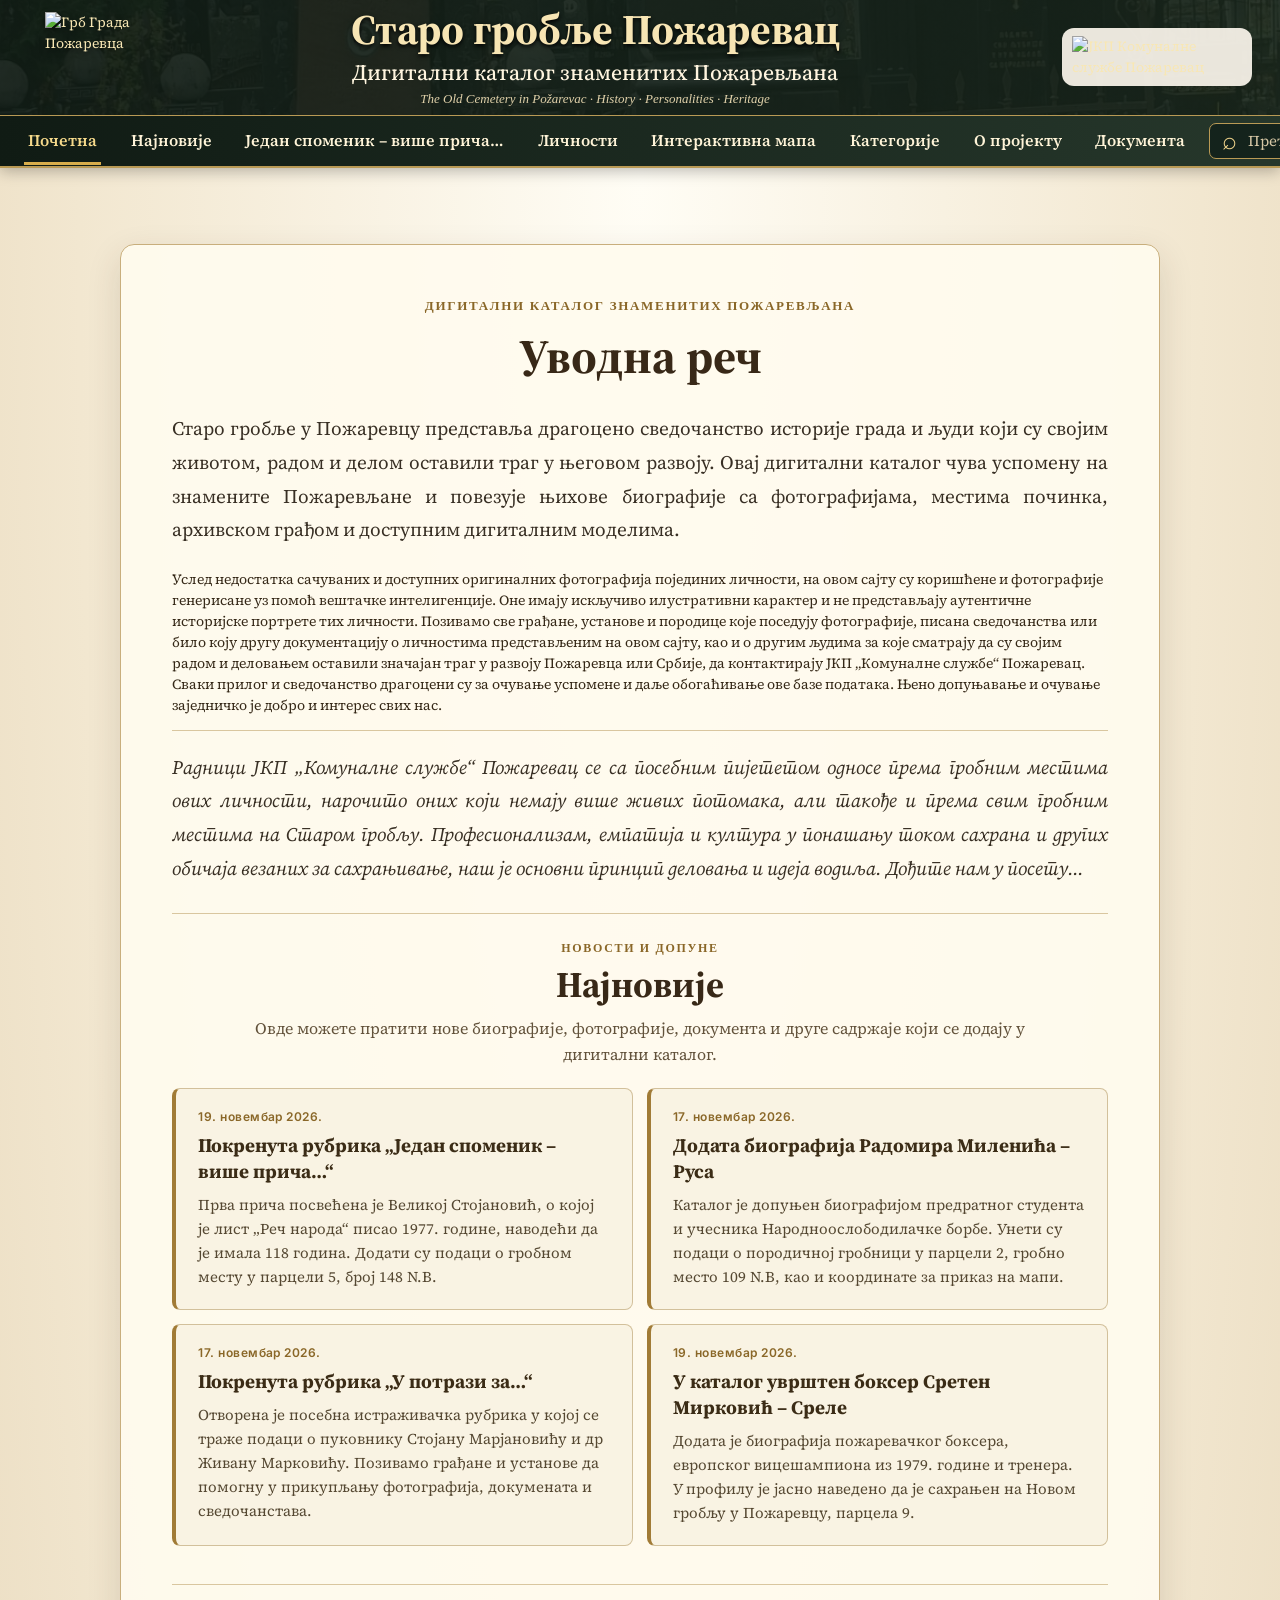
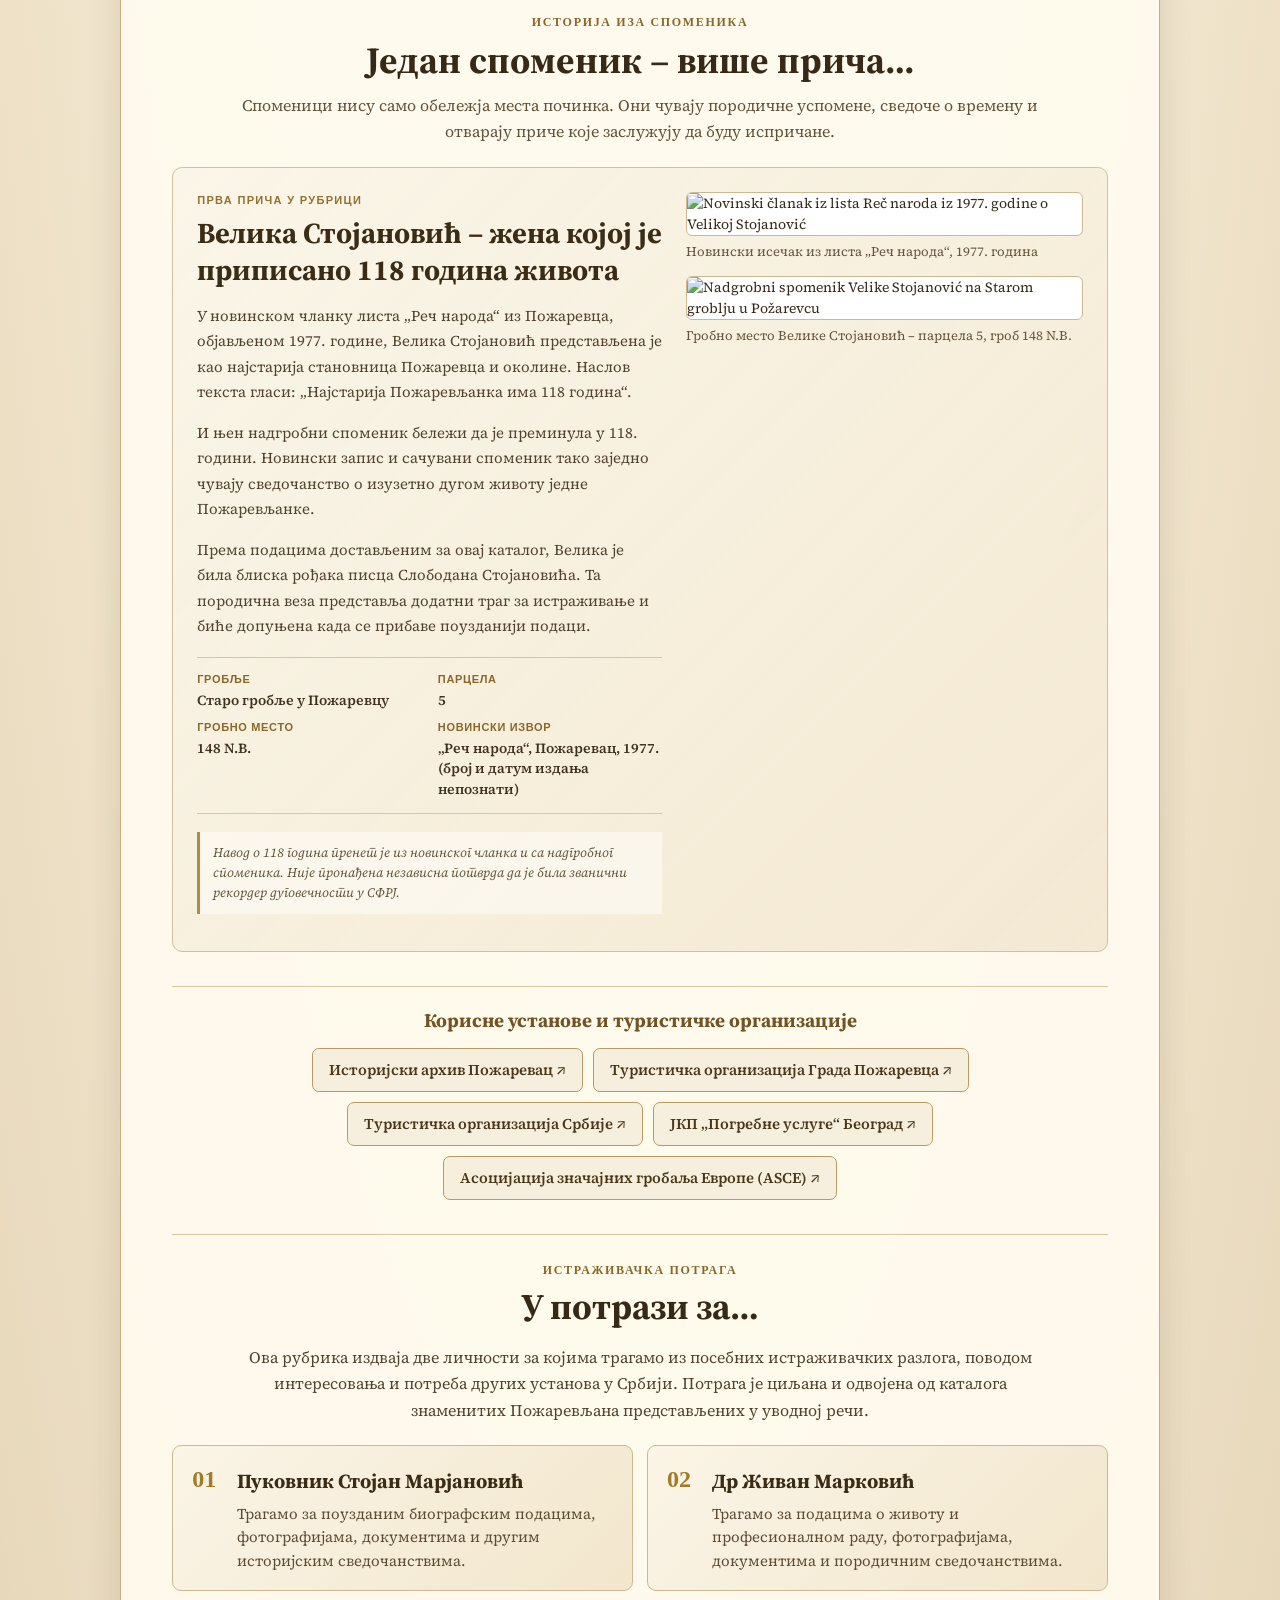
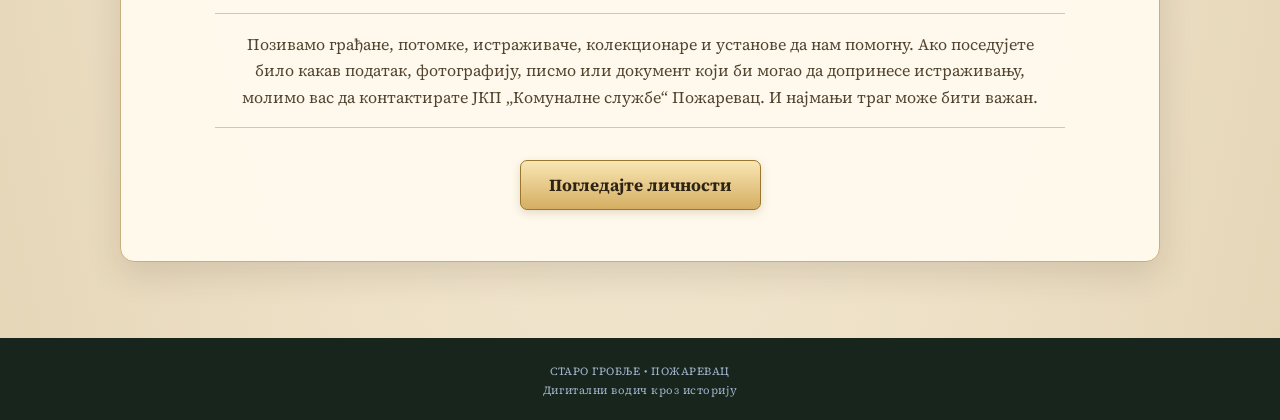
==== index.html @ faf87cf3 "Announce Velika Stojanovic story in latest updates" ====
<!doctype html>
<html lang="sr-Cyrl">
<head>
<meta charset="utf-8"><meta name="viewport" content="width=device-width, initial-scale=1">
<meta name="theme-color" content="#101827">
<meta name="description" content="Дигитални водич кроз историју Старог гробља у Пожаревцу.">
<title>Старо гробље • Пожаревац</title>
<link rel="icon" href="assets/icon.svg" type="image/svg+xml">
<link rel="preconnect" href="https://fonts.googleapis.com"><link rel="preconnect" href="https://fonts.gstatic.com" crossorigin>
<link href="https://fonts.googleapis.com/css2?family=Source+Serif+4:wght@400;500;600;700&family=Inter:wght@400;500;600;700&display=swap" rel="stylesheet">

<link rel="stylesheet" href="styles.css?v=20261119-monument">

</head>
<body>
<header class="site-header">
 <div class="header-masthead">
  <div class="city-emblem"><img src="https://upload.wikimedia.org/wikipedia/commons/3/35/Grb_pozarevca.svg" alt="Грб Града Пожаревца" loading="eager"></div>
  <div class="masthead-title"><h1>Старо гробље Пожаревац</h1><p>Дигитални каталог знаменитих Пожаревљана</p><small>The Old Cemetery in Požarevac · History · Personalities · Heritage</small></div>
  <a class="jkp-brand" href="https://www.komsluzbepo.rs/" target="_blank" rel="noopener"><img src="https://www.komsluzbepo.rs/wp-content/uploads/2020/09/logo.png" alt="ЈКП Комуналне службе Пожаревац"></a>
 </div>
 <div class="header-navigation">
  <button class="menu-toggle" id="menuToggle" aria-label="Отвори мени">☰</button>
  <nav id="mainNav"><a href="#uvod" class="nav-active" data-i18n="navHome">Почетна</a><a href="#najnovije" data-i18n="navLatest">Најновије</a><a href="#jedan-spomenik" data-i18n="navMonuments">Један споменик – више прича…</a><a href="#licnosti" data-i18n="navPeople">Личности</a><a href="#mapa" data-i18n="navMap">Интерактивна мапа</a><a href="#kategorije" data-i18n="navCategories">Категорије</a><a href="#o-projektu" data-i18n="navAbout">О пројекту</a><a href="#preuzimanje" data-i18n="navDownload">Документа</a></nav>
  <div class="header-tools"><label class="search-box"><span>⌕</span><input id="searchInput" type="search" placeholder="Претрага по имену..." autocomplete="off"></label><button class="lang active" data-lang="cir">Ћир</button><button class="lang" data-lang="lat">Lat</button><button class="lang" data-lang="en">EN</button></div>
 </div>
</header>
<section id="uvod" class="intro-home">
 <div class="intro-card">
  <p class="intro-eyebrow" data-i18n="introEyebrow">ДИГИТАЛНИ КАТАЛОГ ЗНАМЕНИТИХ ПОЖАРЕВЉАНА</p>
  <h2 data-i18n="introTitle">Уводна реч</h2>
  <p class="intro-lead" data-i18n="introText">Старо гробље у Пожаревцу представља драгоцено сведочанство историје града и људи који су својим животом, радом и делом оставили траг у његовом развоју. Овај дигитални каталог чува успомену на знамените Пожаревљане и повезује њихове биографије са фотографијама, местима починка, архивском грађом и доступним дигиталним моделима.</p>
  <p class="intro-photo-note" data-i18n="introPhotoNote">Услед недостатка сачуваних и доступних оригиналних фотографија појединих личности, на овом сајту су коришћене и фотографије генерисане уз помоћ вештачке интелигенције. Оне имају искључиво илустративни карактер и не представљају аутентичне историјске портрете тих личности. Позивамо све грађане, установе и породице које поседују фотографије, писана сведочанства или било коју другу документацију о личностима представљеним на овом сајту, као и о другим људима за које сматрају да су својим радом и деловањем оставили значајан траг у развоју Пожаревца или Србије, да контактирају ЈКП „Комуналне службе“ Пожаревац. Сваки прилог и сведочанство драгоцени су за очување успомене и даље обогаћивање ове базе података. Њено допуњавање и очување заједничко је добро и интерес свих нас.</p>
  <p class="intro-care" data-i18n="aboutCareText">Радници ЈКП „Комуналне службе“ Пожаревац се са посебним пијететом односе према гробним местима ових личности, нарочито оних који немају више живих потомака, али такође и према свим гробним местима на Старом гробљу. Професионализам, емпатија и култура у понашању током сахрана и других обичаја везаних за сахрањивање, наш је основни принцип деловања и идеја водиља. Дођите нам у посету...</p>
  <section class="latest-section" id="najnovije">
   <div class="latest-heading"><p class="latest-eyebrow" data-i18n="latestEyebrow">НОВОСТИ И ДОПУНЕ</p><h3 data-i18n="latestTitle">Најновије</h3><p data-i18n="latestIntro">Овде можете пратити нове биографије, фотографије, документа и друге садржаје који се додају у дигитални каталог.</p></div>
   <div class="latest-items">
    <article class="latest-item"><time datetime="2026-11-19" data-i18n="latestVelikaDate">19. новембар 2026.</time><h4 data-i18n="latestVelikaTitle">Покренута рубрика „Један споменик – више прича…“</h4><p data-i18n="latestVelikaText">Прва прича посвећена је Великој Стојановић, о којој је лист „Реч народа“ писао 1977. године, наводећи да је имала 118 година. Додати су подаци о гробном месту у парцели 5, број 148 N.B.</p></article>

    <article class="latest-item"><time datetime="2026-11-17" data-i18n="latestDate">17. новембар 2026.</time><h4 data-i18n="latestRadomirTitle">Додата биографија Радомира Миленића – Руса</h4><p data-i18n="latestRadomirText">Каталог је допуњен биографијом предратног студента и учесника Народноослободилачке борбе. Унети су подаци о породичној гробници у парцели 2, гробно место 109 N.B, као и координате за приказ на мапи.</p></article>
    <article class="latest-item"><time datetime="2026-11-17" data-i18n="latestSearchDate">17. новембар 2026.</time><h4 data-i18n="latestSearchTitle">Покренута рубрика „У потрази за…“</h4><p data-i18n="latestSearchText">Отворена је посебна истраживачка рубрика у којој се траже подаци о пуковнику Стојану Марјановићу и др Живану Марковићу. Позивамо грађане и установе да помогну у прикупљању фотографија, докумената и сведочанстава.</p></article>
    <article class="latest-item"><time datetime="2026-11-19" data-i18n="latestSretenDate">19. новембар 2026.</time><h4 data-i18n="latestSretenTitle">У каталог уврштен боксер Сретен Мирковић – Среле</h4><p data-i18n="latestSretenText">Додата је биографија пожаревачког боксера, европског вицешампиона из 1979. године и тренера. У профилу је јасно наведено да је сахрањен на Новом гробљу у Пожаревцу, парцела 9.</p></article>
   </div>
  </section>
  <section class="monument-stories" id="jedan-spomenik">
   <div class="monument-stories-heading"><p class="monument-eyebrow" data-i18n="monumentEyebrow">ИСТОРИЈА ИЗА СПОМЕНИКА</p><h3 data-i18n="monumentTitle">Један споменик – више прича…</h3><p data-i18n="monumentIntro">Споменици нису само обележја места починка. Они чувају породичне успомене, сведоче о времену и отварају приче које заслужују да буду испричане.</p></div>
   <article class="monument-feature">
    <div class="monument-feature-copy">
     <p class="monument-kicker" data-i18n="velikaKicker">ПРВА ПРИЧА У РУБРИЦИ</p>
     <h4 data-i18n="velikaTitle">Велика Стојановић – жена којој је приписано 118 година живота</h4>
     <p data-i18n="velikaP1">У новинском чланку листа „Реч народа“ из Пожаревца, објављеном 1977. године, Велика Стојановић представљена је као најстарија становница Пожаревца и околине. Наслов текста гласи: „Најстарија Пожаревљанка има 118 година“.</p>
     <p data-i18n="velikaP2">И њен надгробни споменик бележи да је преминула у 118. години. Новински запис и сачувани споменик тако заједно чувају сведочанство о изузетно дугом животу једне Пожаревљанке.</p>
     <p data-i18n="velikaP3">Према подацима достављеним за овај каталог, Велика је била блиска рођака писца Слободана Стојановића. Та породична веза представља додатни траг за истраживање и биће допуњена када се прибаве поузданији подаци.</p>
     <dl class="monument-facts"><div><dt data-i18n="velikaCemetery">Гробље</dt><dd data-i18n="velikaCemeteryValue">Старо гробље у Пожаревцу</dd></div><div><dt data-i18n="velikaPlot">Парцела</dt><dd>5</dd></div><div><dt data-i18n="velikaGrave">Гробно место</dt><dd>148 N.B.</dd></div><div><dt data-i18n="velikaSource">Новински извор</dt><dd data-i18n="velikaSourceValue">„Реч народа“, Пожаревац, 1977. (број и датум издања непознати)</dd></div></dl>
     <p class="monument-source-note" data-i18n="velikaNote">Навод о 118 година пренет је из новинског чланка и са надгробног споменика. Није пронађена независна потврда да је била званични рекордер дуговечности у СФРЈ.</p>
    </div>
    <div class="monument-feature-images">
     <figure><a href="assets/spomenici/velika-stojanovic-clanak.jpg" target="_blank" rel="noopener"><img src="assets/spomenici/velika-stojanovic-clanak.jpg" alt="Novinski članak iz lista Reč naroda iz 1977. godine o Velikoj Stojanović" loading="lazy"></a><figcaption data-i18n="velikaCaptionNews">Новински исечак из листа „Реч народа“, 1977. година</figcaption></figure>
     <figure><a href="assets/spomenici/velika-stojanovic-grob.jpg" target="_blank" rel="noopener"><img src="assets/spomenici/velika-stojanovic-grob.jpg" alt="Nadgrobni spomenik Velike Stojanović na Starom groblju u Požarevcu" loading="lazy"></a><figcaption data-i18n="velikaCaptionGrave">Гробно место Велике Стојановић – парцела 5, гроб 148 N.B.</figcaption></figure>
    </div>
   </article>
  </section>
  <div class="intro-partners" aria-label="Корисни линкови">
   <h3 data-i18n="introPartnersTitle">Корисне установе и туристичке организације</h3>
   <div class="intro-partner-links">
    <a href="https://arhivpozarevac.org.rs/" target="_blank" rel="noopener noreferrer" data-i18n="introArchiveLink">Историјски архив Пожаревац ↗</a>
    <a href="https://togp.rs/" target="_blank" rel="noopener noreferrer" data-i18n="introTourismPozarevacLink">Туристичка организација Града Пожаревца ↗</a>
    <a href="https://www.serbia.travel/" target="_blank" rel="noopener noreferrer" data-i18n="introTourismSerbiaLink">Туристичка организација Србије ↗</a>
    <a href="https://www.beogradskagroblja.rs/" target="_blank" rel="noopener noreferrer" data-i18n="introFuneralServicesLink">ЈКП „Погребне услуге“ Београд ↗</a>
    <a href="https://www.significantcemeteries.org/" target="_blank" rel="noopener noreferrer" data-i18n="introAsceLink">Асоцијација значајних гробаља Европе (ASCE) ↗</a>
   </div>
  </div>
  <section class="missing-search" id="potraga">
   <div class="missing-search-heading"><p class="missing-eyebrow" data-i18n="searchEyebrow">ИСТРАЖИВАЧКА ПОТРАГА</p><h3 data-i18n="searchTitle">У потрази за…</h3>
   <p data-i18n="searchIntro">Ова рубрика издваја две личности за којима трагамо из посебних истраживачких разлога, поводом интересовања и потреба других установа у Србији. Потрага је циљана и одвојена од каталога знаменитих Пожаревљана представљених у уводној речи.</p></div>
   <div class="missing-search-cards">
    <article class="missing-person"><span class="missing-number">01</span><h4 data-i18n="searchColonel">Пуковник Стојан Марјановић</h4><p data-i18n="searchColonelText">Трагамо за поузданим биографским подацима, фотографијама, документима и другим историјским сведочанствима.</p></article>
    <article class="missing-person"><span class="missing-number">02</span><h4 data-i18n="searchDoctor">Др Живан Марковић</h4><p data-i18n="searchDoctorText">Трагамо за подацима о животу и професионалном раду, фотографијама, документима и породичним сведочанствима.</p></article>
   </div>
   <p class="missing-call" data-i18n="searchCall">Позивамо грађане, потомке, истраживаче, колекционаре и установе да нам помогну. Ако поседујете било какав податак, фотографију, писмо или документ који би могао да допринесе истраживању, молимо вас да контактирате ЈКП „Комуналне службе“ Пожаревац. И најмањи траг може бити важан.</p>
  </section>
  <a class="intro-cta" href="#licnosti" data-i18n="introCta">Погледајте личности</a>
 </div>
</section>
<main id="pocetna" class="app-shell is-hidden">
 <aside class="sidebar">
  <div class="side-heading" id="kategorije" data-i18n="categoriesTitle">Категорије</div>
  <div id="categoryList" class="category-list"></div>
  <div class="side-heading people-heading" id="sidePeopleTitle" data-i18n="peopleTitle">Личности</div>
  <div id="peopleCount" class="side-count"></div>
  <div id="peopleList" class="people-list"><div class="loading">Учитавање каталога…</div></div>
 </aside>
 <section class="main-content" id="licnosti">
  <article id="profileContent" class="profile-panel"><div class="empty-profile"><h2 data-i18n="choosePerson">Изаберите личност</h2><p data-i18n="choosePersonHelp">Биографија, фотографије и подаци о гробном месту приказаће се овде.</p></div></article>
  <section class="all-map" id="mapa"><h2 data-i18n="mapTitle">Мапа Старог гробља</h2><div id="map" class="map"></div><p class="map-note" data-i18n="mapNote">Приказане су само личности за које су координате гробног места унете у базу.</p></section>
  <section class="about-panel" id="o-projektu"><h2 data-i18n="aboutTitle">О дигиталном водичу</h2><p data-i18n="aboutText">Дигитални водич повезује биографије, фотографије, гробна места, интерактивну мапу, QR кодове и доступне 3D приказе знаменитих личности сахрањених на Старом гробљу у Пожаревцу.</p>
  <p class="about-care-text" data-i18n="aboutCareText">Радници ЈКП „Комуналне службе“ Пожаревац се са посебним пијететом односе према гробним местима ових личности, нарочито оних који немају више живих потомака, али такође и према свим гробним местима на Старом гробљу. Професионализам, емпатија и култура у понашању током сахрана и других обичаја везаних за сахрањивање, наш је основни принцип деловања и идеја водиља. Дођите нам у посету...</p></section>
  <section class="about-panel downloads-panel" id="preuzimanje"><h2 data-i18n="downloadTitle">Преузимање докумената</h2><p data-i18n="downloadIntro">Документи и публикације о Старом гробљу у Пожаревцу.</p><div class="download-list"><article class="download-item"><div><strong data-i18n="docCultureTitle">Старо гробље – непокретни споменик културе (2025)</strong><p data-i18n="docCultureMeta">др Мирољуб Манојловић • PDF</p><a class="download-link" href="miroljub-manojlovic-staro-groblje-2025.pdf.pdf" target="_blank" rel="noopener" data-i18n="docOpen">Отвори / преузми PDF</a></div></article><article class="download-item"><div><strong data-i18n="docPamphletTitle">Познати Пожаревљани – кроз споменике познатих личности</strong><p data-i18n="docPamphletMeta">Памфлет • DOCX</p><a class="download-link" href="flipbook_staro_groblje/index.html" target="_blank" rel="noopener">Отвори дигиталну књигу</a></div></article></div></section>
 </section>
</main>
<footer><span data-i18n="footerBrand">СТАРО ГРОБЉЕ • ПОЖАРЕВАЦ</span> <span data-i18n="tagline">Дигитални водич кроз историју</span></footer>


<script src="app.js?v=20261119-monument"></script>
</body></html>
---- styles.css ----
:root{--navy:#101827;--navy2:#172438;--blue:#2478ed;--blue-soft:#d8eaff;--ink:#111a2c;--muted:#64748b;--line:#dce2ea;--paper:#f2f5f9;--white:#fff;--shadow:0 2px 9px #14233b0d}
*{box-sizing:border-box}html{scroll-behavior:smooth;scroll-padding-top:96px}body{margin:0;background:var(--paper);color:var(--ink);font-family:Inter,Arial,sans-serif;font-size:14px;line-height:1.5}a{color:inherit;text-decoration:none}button,input{font:inherit}.topbar{height:88px;position:sticky;top:0;z-index:1000;background:linear-gradient(90deg,#0b1422f7,#101b2bf5),url("assets/grobna-mesta/ignjat-todorovic-grob.jpg") center 42%/cover;color:#fff;display:flex;align-items:center;gap:clamp(18px,3vw,52px);padding:0 clamp(18px,2.4vw,42px);box-shadow:0 2px 12px #0002}.brand{display:flex;align-items:center;gap:13px;min-width:300px;color:#fff}.brand-cross{font-family:Georgia,serif;font-size:52px;line-height:1;color:#fff;text-shadow:0 1px 4px #000}.brand b,.brand strong,.brand small{display:block}.brand b{font:700 21px/1.05 "Source Serif 4",Georgia,serif;letter-spacing:.025em}.brand strong{font:700 20px/1.05 "Source Serif 4",Georgia,serif}.brand small{font:13px "Source Serif 4",Georgia,serif;color:#b7d4fa;margin-top:3px}.topbar nav{display:flex;align-items:center;justify-content:center;gap:clamp(16px,2.5vw,38px);flex:1;white-space:nowrap}.topbar nav a{font:600 16px "Source Serif 4",Georgia,serif;padding:31px 0 27px;border-bottom:3px solid transparent}.topbar nav a:hover,.topbar nav a.nav-active{border-color:#2f83fa;color:#fff}.header-tools{display:flex;align-items:center;gap:0;flex-shrink:0}.search-box{height:42px;width:238px;display:flex;align-items:center;border:1px solid #7890b0;border-radius:8px;background:#1b2b43;margin-right:18px;padding:0 12px;gap:9px}.search-box span{font-size:25px;color:#d4e3f7}.search-box input{width:100%;border:0;outline:0;background:transparent;color:#fff;font:15px "Source Serif 4",Georgia,serif}.search-box input::placeholder{color:#b4c5dc}.lang{height:42px;padding:0 17px;border:1px solid #354a67;background:#1c2c43;color:#d8e5f6;cursor:pointer;font-weight:600}.lang:first-of-type{border-radius:8px 0 0 8px}.lang:last-of-type{border-radius:0 8px 8px 0}.lang.active{background:#2478ed;border-color:#2478ed;color:#fff}.menu-toggle{display:none;background:transparent;border:0;color:#fff;font-size:25px}.app-shell{display:grid;grid-template-columns:286px minmax(0,1fr);min-height:calc(100vh - 88px);gap:0}.sidebar{background:#f8fafc;border-right:1px solid #dce3ed;padding:14px 9px 28px 17px;position:sticky;top:88px;height:calc(100vh - 88px);overflow:auto}.side-heading{font:700 19px "Source Serif 4",Georgia,serif;margin:0 8px 12px;color:#17233a}.category-list{display:flex;flex-direction:column;gap:2px}.category-row{width:100%;display:flex;align-items:center;gap:14px;text-align:left;border:0;background:transparent;color:#24334b;padding:8px 11px;border-radius:6px;cursor:pointer;font:15px "Source Serif 4",Georgia,serif}.category-row:hover{background:#eaf2fc}.category-row.active{background:#b8d7fb;color:#123f7b}.cat-icon{width:27px;text-align:center;color:#5c718e;font-size:20px}.people-heading{margin-top:24px;margin-bottom:2px}.side-count{font-size:11px;color:#7a8799;margin:0 8px 7px}.people-list{display:flex;flex-direction:column;gap:3px}.person-row{width:100%;display:flex;align-items:center;gap:12px;text-align:left;border:1px solid transparent;background:transparent;border-radius:6px;padding:7px 8px;min-height:78px;cursor:pointer;color:#17243a}.person-row:hover{background:#edf4fc}.person-row.active{background:#b8d7fb;border-color:#b0d1f7}.person-thumb{width:56px;height:61px;flex:0 0 56px;object-fit:cover;object-position:center 22%;border-radius:4px;background:#e5eaf0}.empty-thumb{display:grid;place-items:center;color:#8698b1;font-size:24px}.person-label{min-width:0}.person-label strong{display:block;font:700 14px/1.2 "Source Serif 4",Georgia,serif}.person-label small{display:block;color:#63748e;font:12px/1.25 "Source Serif 4",Georgia,serif;margin-top:3px}.main-content{padding:16px 18px 40px;min-width:0}.profile-panel{background:#fff;border:1px solid #e1e6ed;border-radius:8px;box-shadow:var(--shadow);padding:16px 16px 0;overflow:hidden}.profile-heading{display:grid;grid-template-columns:196px minmax(0,1fr);gap:24px;align-items:center;padding:0 0 12px}.portrait-wrap{width:196px}.main-portrait,.portrait-placeholder{display:block;width:196px;height:204px;object-fit:cover;object-position:center 20%;border-radius:6px;background:#e9edf3;box-shadow:0 2px 8px #0002}.portrait-placeholder{display:grid;place-items:center;font-size:45px;color:#8ca0ba}.identity h1{font:700 clamp(30px,3vw,44px)/1.05 "Source Serif 4",Georgia,serif;margin:0 0 5px;color:#101a30}.occupation{font:600 22px "Source Serif 4",Georgia,serif;color:#61748f}.years{font:19px "Source Serif 4",Georgia,serif;color:#687b96;margin-top:2px}.profile-tabs{display:flex;gap:8px;flex-wrap:wrap;margin-top:18px}.tab{padding:10px 18px;border-radius:7px;background:#eef2f6;color:#15233a;font:15px "Source Serif 4",Georgia,serif}.tab.selected,.tab:hover{background:#2478ed;color:#fff}.feature-grid{display:grid;grid-template-columns:minmax(0,1.2fr) minmax(0,1.05fr) minmax(230px,.68fr);gap:10px;align-items:stretch;margin:0 0 10px}.feature-card,.qr-card{border:1px solid #dce3eb;border-radius:6px;background:#f8fafc;overflow:hidden;min-width:0}.feature-card h3,.qr-card h3{font:700 16px "Source Serif 4",Georgia,serif;margin:0;padding:8px 10px;color:#15233b}.feature-image{display:block;width:100%;height:clamp(300px,37vw,500px);object-fit:cover;object-position:center;background:#e6eaf0}.model-card{display:flex;flex-direction:column}.model-view{display:block;width:100%;height:clamp(300px,37vw,500px);background:radial-gradient(ellipse at center,#444,#17191d);--poster-color:transparent}.panel-placeholder,.image-placeholder{min-height:240px;display:grid;place-items:center;text-align:center;padding:18px;color:#7a8798;background:#edf1f6;font-size:13px}.side-feature{display:flex;flex-direction:column;gap:10px;min-width:0}.map-card{flex:1}.mini-map{height:clamp(175px,19vw,230px);width:100%;z-index:1}.coords{font:13px "Source Serif 4",Georgia,serif;padding:6px 9px;color:#263955}.maps-link{display:block;margin:0 8px 8px;background:#2478ed;color:#fff;border-radius:5px;text-align:center;padding:8px;font:14px "Source Serif 4",Georgia,serif}.qr-card{min-height:176px}.qr-layout{display:flex;align-items:center;justify-content:center;gap:10px;padding:4px 10px 12px}.qr-box{width:116px;height:116px;flex:0 0 116px;background:#fff;padding:4px;display:grid;place-items:center}.qr-box img,.qr-box canvas{max-width:108px;max-height:108px}.qr-layout p{font:12px/1.35 "Source Serif 4",Georgia,serif;text-align:center;color:#30415b;margin:0;max-width:140px}.biography-card,.extra-card{border:1px solid #dce3eb;border-radius:6px;background:#fff;margin:10px 0 0;overflow:hidden}.biography-card h2,.extra-card h2{font:700 18px "Source Serif 4",Georgia,serif;margin:0;padding:8px 16px;background:#f4f6f9;border-bottom:1px solid #e0e5ec}.bio-text{padding:12px 17px 15px;font:16px/1.55 Inter,Arial,sans-serif;color:#263247;white-space:pre-line}.source-note{display:block;color:#8490a0;padding:0 17px 12px}.extra-gallery{display:grid;grid-template-columns:repeat(auto-fill,minmax(150px,1fr));gap:12px;padding:14px}.extra-image{width:100%;height:160px;object-fit:cover;border-radius:4px}.profile-bottom-meta{display:flex;gap:12px;align-items:center;flex-wrap:wrap;padding:10px 2px 14px;color:#64748b;font-size:12px}.profile-bottom-meta button{margin-left:auto;border:1px solid #d9e0e9;border-radius:5px;padding:6px 10px;background:#f8fafc;cursor:pointer}.empty-profile{padding:80px 20px;text-align:center;color:#738197}.empty-profile h2{font:700 28px "Source Serif 4",Georgia,serif;color:#15233b}.all-map,.about-panel{margin-top:24px;padding:18px;background:#fff;border:1px solid #dce3eb;border-radius:7px}.all-map h2,.about-panel h2{font:700 20px "Source Serif 4",Georgia,serif;margin:0 0 12px}.map{height:390px;width:100%;z-index:1}.map-note{font-size:12px;color:#78869a}.about-panel p{margin:0;color:#53647b}footer{padding:22px;text-align:center;background:#101827;color:#fff;font:600 13px "Source Serif 4",Georgia,serif;letter-spacing:.04em}footer span{display:block;color:#9fb2ca;font-size:11px;font-weight:400;margin-top:4px}.broken-image{object-fit:contain;background:#f3e6e6;border:1px dashed #c77;color:#9a3333}
@media(max-width:1250px){.brand{min-width:245px}.brand b,.brand strong{font-size:17px}.topbar{gap:18px}.search-box{width:190px;margin-right:9px}.app-shell{grid-template-columns:255px minmax(0,1fr)}.feature-grid{grid-template-columns:minmax(0,1fr) minmax(0,1fr)}.side-feature{grid-column:1/-1;display:grid;grid-template-columns:1fr 1fr}.mini-map{height:190px}.qr-card{min-height:0}}
@media(max-width:850px){.topbar{height:72px;padding:0 14px;gap:10px}.brand{min-width:0}.brand-cross{font-size:39px}.brand b,.brand strong{font-size:14px}.brand small{font-size:10px}.menu-toggle{display:block;margin-left:auto}.topbar nav{display:none;position:absolute;top:72px;left:0;right:0;background:#101827;padding:10px 18px 16px;flex-direction:column;align-items:stretch;gap:0}.topbar nav.open{display:flex}.topbar nav a{padding:10px;border:0}.header-tools{gap:0}.search-box{width:170px;height:38px}.lang{height:38px;padding:0 10px}.app-shell{display:block}.sidebar{position:relative;top:0;height:auto;max-height:none;border-right:0;border-bottom:1px solid #dce3ed;padding:12px 14px}.category-list{display:grid;grid-template-columns:repeat(3,minmax(0,1fr))}.category-row{font-size:13px;padding:7px}.people-heading{margin-top:15px}.people-list{display:grid;grid-template-columns:repeat(3,minmax(0,1fr));max-height:270px;overflow:auto}.person-row{min-height:66px;gap:7px;padding:5px}.person-thumb{width:44px;height:50px;flex-basis:44px}.person-label strong{font-size:12px}.person-label small{font-size:10px}.main-content{padding:12px}.profile-heading{grid-template-columns:145px minmax(0,1fr);gap:16px}.main-portrait,.portrait-placeholder{width:145px;height:165px}.feature-image,.model-view{height:330px}}
@media(max-width:560px){.topbar{height:auto;min-height:70px;flex-wrap:wrap;padding:8px 12px}.brand-cross{font-size:34px}.brand b,.brand strong{font-size:12px}.brand small{font-size:9px}.menu-toggle{order:2}.header-tools{order:3;width:100%;margin-top:4px}.search-box{flex:1;width:auto}.topbar nav{top:70px}.category-list{grid-template-columns:repeat(2,minmax(0,1fr))}.people-list{grid-template-columns:repeat(2,minmax(0,1fr));max-height:240px}.profile-heading{grid-template-columns:94px minmax(0,1fr);gap:12px;align-items:start}.main-portrait,.portrait-placeholder{width:94px;height:120px}.identity h1{font-size:25px}.occupation{font-size:16px}.years{font-size:14px}.profile-tabs{gap:5px;margin-top:10px}.tab{font-size:12px;padding:7px 9px}.profile-panel{padding:10px 9px 0}.feature-grid{grid-template-columns:1fr}.side-feature{grid-column:auto;display:grid;grid-template-columns:1fr}.feature-image,.model-view{height:270px}.mini-map{height:210px}.qr-layout{justify-content:flex-start}.qr-layout p{max-width:none}.bio-text{font-size:14px;padding:11px}.map{height:300px}.main-content{padding:8px}.person-row{min-width:0}}

.map-fallback{display:block;border:0;background:#edf1f6}

/* Document downloads */
.downloads-panel{margin-top:24px}.download-list{display:grid;gap:12px;margin-top:18px}.download-item{display:flex;align-items:center;justify-content:space-between;gap:16px;padding:16px 18px;border:1px solid var(--line,#d8d0c2);border-radius:12px;background:rgba(255,255,255,.55)}.download-item strong{display:block;font-family:inherit;font-size:1rem}.download-item p{margin:6px 0;color:var(--muted,#777);font-size:.9rem}.download-item small{color:var(--muted,#777)}
\n
/* Final heritage catalogue layout */
:root{--navy:#13251f;--navy2:#1c342b;--blue:#9b7625;--blue-soft:#f3e7c5;--ink:#251d13;--muted:#766b58;--line:#d8c8a5;--paper:#eee8d9;--white:#fffaf0;--shadow:0 3px 14px #1a130d16}
body{background:#eee8d9;color:#251d13;font-family:"Source Serif 4",Georgia,serif}
.site-header{position:sticky;top:0;z-index:1000;box-shadow:0 3px 14px #0004}
.header-masthead{min-height:112px;display:grid;grid-template-columns:120px 1fr 210px;align-items:center;gap:20px;padding:8px 28px;background:linear-gradient(90deg,#101b14ed,#172419e8),url("assets/grobna-mesta/ignjat-todorovic-grob.jpg") center 45%/cover;color:#f8e7b4;border-bottom:1px solid #b99a55}
.city-emblem{display:flex;align-items:center;justify-content:center;height:96px}
.city-emblem img{height:90px;max-width:86px;object-fit:contain;filter:drop-shadow(0 2px 3px #0008)}
.masthead-title{text-align:center}
.masthead-title h1{font:700 clamp(30px,3.3vw,48px)/1.03 "Source Serif 4",Georgia,serif;margin:0;color:#f7e5b4;text-shadow:0 2px 4px #000}
.masthead-title p{font:500 clamp(17px,1.7vw,24px) "Source Serif 4",Georgia,serif;margin:5px 0 0;color:#fff5df}
.masthead-title small{display:block;font:italic 13px Georgia,serif;color:#e0d1aa;margin-top:4px}
.jkp-brand{display:flex;justify-content:center;align-items:center;background:#fffaf0e8;border-radius:12px;padding:8px 10px;max-width:190px;justify-self:end}
.jkp-brand img{display:block;max-width:170px;width:100%;height:auto;object-fit:contain}
.header-navigation{min-height:52px;display:flex;align-items:center;gap:20px;padding:0 24px;background:linear-gradient(90deg,#101b14,#26372b);color:#fff4d8;border-bottom:2px solid #b99a55}
.header-navigation nav{display:flex;align-items:center;gap:clamp(12px,2vw,28px);flex:1;white-space:nowrap}
.header-navigation nav a{font:600 16px "Source Serif 4",Georgia,serif;padding:13px 4px 11px;border-bottom:3px solid transparent;color:#fff4d8}
.header-navigation nav a:hover,.header-navigation nav a.nav-active{border-color:#d8ad4b;color:#f5d98b}
.header-tools{display:flex;align-items:center;gap:0;flex-shrink:0}
.search-box{height:36px;width:220px;border:1px solid #b99a55;border-radius:7px;background:#14231c;margin-right:10px}
.search-box span{color:#f2d58c}.search-box input{color:#fff8e7}.search-box input::placeholder{color:#d7c8a6}
.lang{height:36px;padding:0 12px;border:1px solid #806d45;background:#17251e;color:#f7e7bd;cursor:pointer;font-weight:600}
.lang.active{background:#a17b26;border-color:#d3b76f;color:#fff}
.menu-toggle{display:none}
.app-shell{grid-template-columns:310px minmax(0,1fr);min-height:calc(100vh - 164px);background:#eee8d9}
.sidebar{background:#f7f0df;border-right:1px solid #cdbb91;top:164px;height:calc(100vh - 164px);padding:16px 12px}
.side-heading{color:#3a2d1a}.side-count{color:#6e6048}
.people-list{gap:7px}
.people-list button,.person-item{background:#fffaf0;border:1px solid #dfd0ae;border-radius:9px;color:#251d13}
.people-list button:hover,.people-list button.active{background:#f7e4b2;border-color:#bd902e}
.main-content{padding:16px;background:#eee8d9}
.profile-panel{padding:16px;background:#fbf6e9;border:1px solid #d9c9a7;border-radius:12px;box-shadow:var(--shadow)}
.profile-layout{display:grid;grid-template-columns:minmax(0,1.45fr) minmax(280px,.8fr);gap:18px;align-items:start}
.profile-main-column,.profile-visual-column{min-width:0}
.profile-heading{grid-template-columns:minmax(150px,210px) minmax(0,1fr);gap:18px;align-items:start;padding:0 0 14px}
.portrait-wrap{width:100%}
.main-portrait,.portrait-placeholder{width:100%;height:270px;object-fit:cover;object-position:center 15%;border-radius:9px;border:1px solid #cbb98f;background:#eee4cd}
.identity h1{font-size:clamp(28px,2.5vw,42px);color:#281d10}
.occupation{font-size:19px;color:#80621f;font-style:italic}
.years{font-size:20px;color:#5d4a2d}
.profile-tabs{margin-top:14px;gap:6px}
.tab{background:#f3ead7;border:1px solid #d9c7a0;color:#45351b;padding:7px 11px;font-size:13px}
.tab.selected,.tab:hover{background:#a17b26;color:#fff;border-color:#a17b26}
.feature-grid{display:block}
.profile-visual-column{display:flex;flex-direction:column;gap:12px}
.feature-card,.qr-card{border-color:#d4c29c;border-radius:10px;background:#fffaf0}
.feature-card h3,.qr-card h3{font-size:18px;color:#3b2c16;padding:9px 12px}
.feature-image{height:clamp(180px,22vw,285px);object-fit:cover}
.model-view{height:clamp(190px,22vw,270px);background:radial-gradient(ellipse at center,#4a4439,#161a16)}
.panel-placeholder,.image-placeholder{min-height:150px;background:#f2ead9;color:#7e6b4b}
.map-card .mini-map{height:190px;display:block;width:100%;border:0}
.map-fallback{display:block;border:0}
.coords{color:#5a4a30}.maps-link{background:#8c6a24;color:#fff5df}
.biography-card{margin-top:0;background:#fffaf0;border-color:#d4c29c}
.biography-card h2,.extra-card h2{background:#f2e7d0;color:#3a2b16;border-color:#d9c9a7}
.bio-text{font:16px/1.56 "Source Serif 4",Georgia,serif;color:#2b2115;padding:14px 16px}
.source-note{color:#786a52}
.profile-actions{display:flex;flex-wrap:wrap;gap:8px;margin:12px 0 0}
.action-button{display:inline-flex;align-items:center;justify-content:center;border:1px solid #9b7a31;background:#f5ead0;color:#3b2b13;border-radius:7px;padding:8px 12px;font:600 14px "Source Serif 4",Georgia,serif;cursor:pointer}
.action-button:hover{background:#a17b26;color:#fff}
.profile-bottom-meta{color:#6e5c3b}
.all-map,.about-panel{background:#fffaf0;border-color:#d4c29c}
.map{height:390px}
footer{background:#17251d;color:#f1dfb5}
@media(max-width:1120px){.header-navigation{flex-wrap:wrap;padding:8px 14px}.header-navigation nav{order:2;width:100%;overflow-x:auto}.header-tools{margin-left:auto}.app-shell{grid-template-columns:260px minmax(0,1fr)}.profile-layout{grid-template-columns:minmax(0,1.2fr) minmax(240px,.8fr)}.profile-heading{grid-template-columns:150px minmax(0,1fr)}.main-portrait,.portrait-placeholder{height:220px}}
@media(max-width:820px){.header-masthead{grid-template-columns:74px 1fr 120px;padding:8px 12px;gap:8px}.city-emblem img{max-width:64px;height:72px}.jkp-brand{max-width:116px;padding:5px}.jkp-brand img{max-width:106px}.masthead-title h1{font-size:25px}.masthead-title p{font-size:15px}.masthead-title small{display:none}.header-navigation{gap:8px}.menu-toggle{display:block}.header-navigation nav{display:none;order:3;flex-direction:column;align-items:stretch;gap:0}.header-navigation nav.open{display:flex}.header-navigation nav a{padding:8px}.header-tools{width:100%;margin:0;order:2}.search-box{flex:1;width:auto}.app-shell{display:block}.sidebar{position:static;height:auto;border-right:0;border-bottom:1px solid #cdbb91}.category-list{display:flex;overflow:auto}.people-list{display:grid;grid-template-columns:repeat(2,minmax(0,1fr));max-height:300px;overflow:auto}.main-content{padding:10px}.profile-layout{grid-template-columns:1fr}.profile-heading{grid-template-columns:130px minmax(0,1fr)}.main-portrait,.portrait-placeholder{height:180px}.profile-visual-column{display:grid;grid-template-columns:repeat(2,minmax(0,1fr))}.map-card,.qr-card{grid-column:span 2}}
@media(max-width:520px){.header-masthead{grid-template-columns:54px 1fr 80px}.city-emblem img{max-width:50px;height:60px}.jkp-brand{max-width:78px}.jkp-brand img{max-width:72px}.masthead-title h1{font-size:19px}.masthead-title p{font-size:12px}.people-list{grid-template-columns:1fr}.profile-heading{grid-template-columns:105px minmax(0,1fr);gap:10px}.main-portrait,.portrait-placeholder{height:150px}.identity h1{font-size:23px}.occupation{font-size:15px}.profile-tabs{gap:4px}.tab{padding:5px 7px;font-size:11px}.profile-visual-column{display:flex}.profile-actions{gap:6px}.action-button{font-size:12px;padding:7px 8px}}


/* Click-to-enlarge historical portraits */
#peopleList img,#profileContent img{cursor:zoom-in}
.portrait-lightbox{position:fixed;inset:0;z-index:10000;display:flex;align-items:center;justify-content:center;flex-direction:column;gap:12px;padding:24px;background:rgba(7,12,18,.94);opacity:0;visibility:hidden;transition:opacity .18s ease,visibility .18s ease}
.portrait-lightbox.is-open{opacity:1;visibility:visible}
.lightbox-image{display:block;max-width:min(92vw,1100px);max-height:82vh;width:auto;height:auto;object-fit:contain;border:2px solid #c7a66a;border-radius:8px;box-shadow:0 12px 48px #0009;cursor:default}
.lightbox-caption{max-width:90vw;color:#f7edda;font:600 17px "Source Serif 4",Georgia,serif;text-align:center}
.lightbox-close{position:absolute;top:18px;right:24px;width:48px;height:48px;border:1px solid #d0ad70;border-radius:50%;background:#17251f;color:#f5dfb2;font-size:34px;line-height:1;cursor:pointer}
body.lightbox-open{overflow:hidden}
@media(max-width:600px){.portrait-lightbox{padding:12px}.lightbox-image{max-width:96vw;max-height:78vh}.lightbox-close{top:10px;right:10px;width:42px;height:42px}}

.portrait-note{display:block;margin-top:6px;color:#79674d;font:italic 11px "Inter",Arial,sans-serif;text-align:center;letter-spacing:.02em}

/* Introductory page is the default landing screen */
.app-shell.is-hidden,.intro-home.is-hidden{display:none!important}
.intro-home{min-height:calc(100vh - 164px);padding:clamp(28px,6vw,76px) 20px;background:radial-gradient(ellipse at top,#fffdf5 0%,#f2e7d0 62%,#e6d6b8 100%);display:flex;align-items:flex-start;justify-content:center}
.intro-card{width:min(100%,1040px);margin:0 auto;padding:clamp(24px,4vw,54px);background:rgba(255,251,239,.94);border:1px solid #c8ae7c;border-radius:14px;box-shadow:0 12px 34px rgba(65,46,18,.14);color:#352817}
.intro-eyebrow{text-align:center;color:#8a6728;font:700 13px/1.5 Georgia,serif;letter-spacing:.13em;margin:0 0 14px}
.intro-card h2{text-align:center;font:700 clamp(32px,4vw,48px)/1.15 "Source Serif 4",Georgia,serif;color:#382817;margin:0 0 28px}
.intro-lead,.intro-care{font:400 clamp(17px,1.5vw,21px)/1.75 "Source Serif 4",Georgia,serif;color:#382f24;text-align:justify;margin:0 0 22px}
.intro-care{border-top:1px solid #d9c69f;padding-top:20px;font-style:italic}
.intro-cta{display:block;width:max-content;margin:28px auto 0;padding:12px 28px;border:1px solid #9b762f;border-radius:7px;background:linear-gradient(#f9e6b4,#d4ae62);color:#2e2415;font:700 17px "Source Serif 4",Georgia,serif;text-decoration:none;box-shadow:0 3px 9px #80612c33}
.intro-cta:hover{filter:brightness(1.04);transform:translateY(-1px)}
@media(max-width:700px){.intro-home{min-height:calc(100vh - 130px);padding:20px 12px}.intro-card{padding:24px 18px}.intro-lead,.intro-care{text-align:left;font-size:17px;line-height:1.65}}

/* Official heritage and tourism links on the introduction page */
.intro-partners{margin:26px 0 8px;padding:20px 0 4px;border-top:1px solid #d9c69f}
.intro-partners h3{margin:0 0 14px;text-align:center;color:#725321;font:700 19px/1.4 "Source Serif 4",Georgia,serif}
.intro-partner-links{display:flex;flex-wrap:wrap;justify-content:center;gap:10px}
.intro-partner-links a{display:inline-flex;align-items:center;justify-content:center;min-height:44px;padding:10px 16px;border:1px solid #b99a61;border-radius:7px;background:#f7efdE;color:#493719;text-align:center;text-decoration:none;font:600 15px/1.4 "Source Serif 4",Georgia,serif;transition:background .15s ease,color .15s ease,transform .15s ease}
.intro-partner-links a:hover{background:#8a6728;color:#fff;transform:translateY(-1px)}
@media(max-width:600px){.intro-partner-links{flex-direction:column}.intro-partner-links a{width:100%}}

/* Targeted historical research appeal */
.missing-search{margin:30px 0 8px;padding:26px 0 4px;border-top:1px solid #d9c69f}
.missing-search-heading{text-align:center;max-width:800px;margin:0 auto 20px}
.missing-eyebrow{margin:0 0 6px;color:#8a6728;font:700 12px/1.5 Georgia,serif;letter-spacing:.14em}
.missing-search h3{margin:0 0 12px;color:#382817;font:700 clamp(26px,3vw,36px)/1.2 "Source Serif 4",Georgia,serif}
.missing-search-heading>p:last-child,.missing-call{color:#51432f;font:16px/1.65 "Source Serif 4",Georgia,serif;text-align:center}
.missing-search-cards{display:grid;grid-template-columns:repeat(2,minmax(0,1fr));gap:14px;margin:22px 0}
.missing-person{position:relative;padding:22px 22px 18px 64px;border:1px solid #cdb98f;border-radius:9px;background:linear-gradient(135deg,#fbf5e7,#f2e6cc);min-height:142px}
.missing-number{position:absolute;left:19px;top:20px;color:#a17b26;font:700 24px Georgia,serif}
.missing-person h4{margin:0 0 8px;color:#3b2c16;font:700 20px/1.3 "Source Serif 4",Georgia,serif}
.missing-person p{margin:0;color:#5c4c34;font:15px/1.55 "Source Serif 4",Georgia,serif}
.missing-call{margin:18px auto 0;max-width:850px;padding:17px 20px;border-top:1px solid #d9c69f;border-bottom:1px solid #d9c69f}
@media(max-width:600px){.missing-search-cards{grid-template-columns:1fr}.missing-person{padding:18px 16px 18px 54px}.missing-number{left:15px;top:17px}.missing-person h4{font-size:18px}.missing-search-heading>p:last-child,.missing-call{text-align:left;font-size:15px}}

/* Latest additions / news section */
.latest-section{margin:28px 0 10px;padding:25px 0 4px;border-top:1px solid #d9c69f}
.latest-heading{max-width:780px;margin:0 auto 20px;text-align:center}
.latest-eyebrow{margin:0 0 6px;color:#8a6728;font:700 12px/1.5 Georgia,serif;letter-spacing:.14em}
.latest-section h3{margin:0 0 10px;color:#382817;font:700 clamp(27px,3vw,36px)/1.2 "Source Serif 4",Georgia,serif}
.latest-heading>p:last-child{margin:0;color:#62523b;font:16px/1.6 "Source Serif 4",Georgia,serif}
.latest-items{display:grid;grid-template-columns:repeat(2,minmax(0,1fr));gap:14px}
.latest-item{padding:20px 22px;border:1px solid #d2c09b;border-left:4px solid #a17b36;border-radius:8px;background:rgba(248,241,224,.78)}
.latest-item time{display:block;margin:0 0 8px;color:#8a6728;font:600 12px/1.4 Inter,Arial,sans-serif;letter-spacing:.04em}
.latest-item h4{margin:0 0 8px;color:#3b2c16;font:700 19px/1.35 "Source Serif 4",Georgia,serif}
.latest-item p{margin:0;color:#554832;font:15px/1.6 "Source Serif 4",Georgia,serif}
@media(max-width:650px){.latest-items{grid-template-columns:1fr}.latest-item{padding:18px}.latest-heading{text-align:left}.latest-heading>p:last-child{font-size:15px}}

/* One monument – many stories */
.monument-stories{margin:34px 0 20px;padding:28px 0 8px;border-top:1px solid #d9c69f}
.monument-stories-heading{max-width:820px;margin:0 auto 22px;text-align:center}
.monument-eyebrow{margin:0 0 7px;color:#8a6728;font:700 12px/1.5 Georgia,serif;letter-spacing:.14em}
.monument-stories h3{margin:0 0 10px;color:#382817;font:700 clamp(27px,3vw,37px)/1.2 "Source Serif 4",Georgia,serif}
.monument-stories-heading>p:last-child{margin:0;color:#62523b;font:16px/1.65 "Source Serif 4",Georgia,serif}
.monument-feature{display:grid;grid-template-columns:minmax(0,1.08fr) minmax(280px,.92fr);gap:24px;align-items:start;padding:24px;border:1px solid #d2c09b;border-radius:10px;background:linear-gradient(135deg,rgba(250,245,232,.96),rgba(242,231,207,.88))}
.monument-kicker{margin:0 0 7px;color:#94702f;font:700 11px/1.5 Arial,sans-serif;letter-spacing:.12em}
.monument-feature h4{margin:0 0 14px;color:#3b2c16;font:700 clamp(22px,2.5vw,29px)/1.25 "Source Serif 4",Georgia,serif}
.monument-feature-copy>p:not(.monument-kicker):not(.monument-source-note){color:#51432f;font:15px/1.7 "Source Serif 4",Georgia,serif}
.monument-facts{display:grid;grid-template-columns:1fr 1fr;gap:9px 16px;margin:18px 0;padding:14px 0;border-top:1px solid #d9c69f;border-bottom:1px solid #d9c69f}
.monument-facts div{min-width:0}.monument-facts dt{color:#8a6728;font:700 11px/1.4 Arial,sans-serif;text-transform:uppercase;letter-spacing:.06em}.monument-facts dd{margin:3px 0 0;color:#3e321f;font:600 14px/1.45 "Source Serif 4",Georgia,serif}
.monument-source-note{padding:11px 13px;border-left:3px solid #b18a43;background:rgba(255,255,255,.45);color:#66583f;font:italic 13px/1.55 "Source Serif 4",Georgia,serif}
.monument-feature-images{display:grid;gap:15px}.monument-feature-images figure{margin:0}.monument-feature-images a{display:block}.monument-feature-images img{display:block;width:100%;height:auto;max-height:430px;object-fit:contain;border:1px solid #cdb98f;border-radius:6px;background:#fff}.monument-feature-images figcaption{margin-top:6px;color:#65563e;font:13px/1.5 "Source Serif 4",Georgia,serif}
@media(max-width:760px){.monument-feature{grid-template-columns:1fr;padding:17px}.monument-stories-heading{text-align:left}.monument-stories-heading>p:last-child{font-size:15px}.monument-facts{grid-template-columns:1fr 1fr}.monument-feature-images img{max-height:360px}}
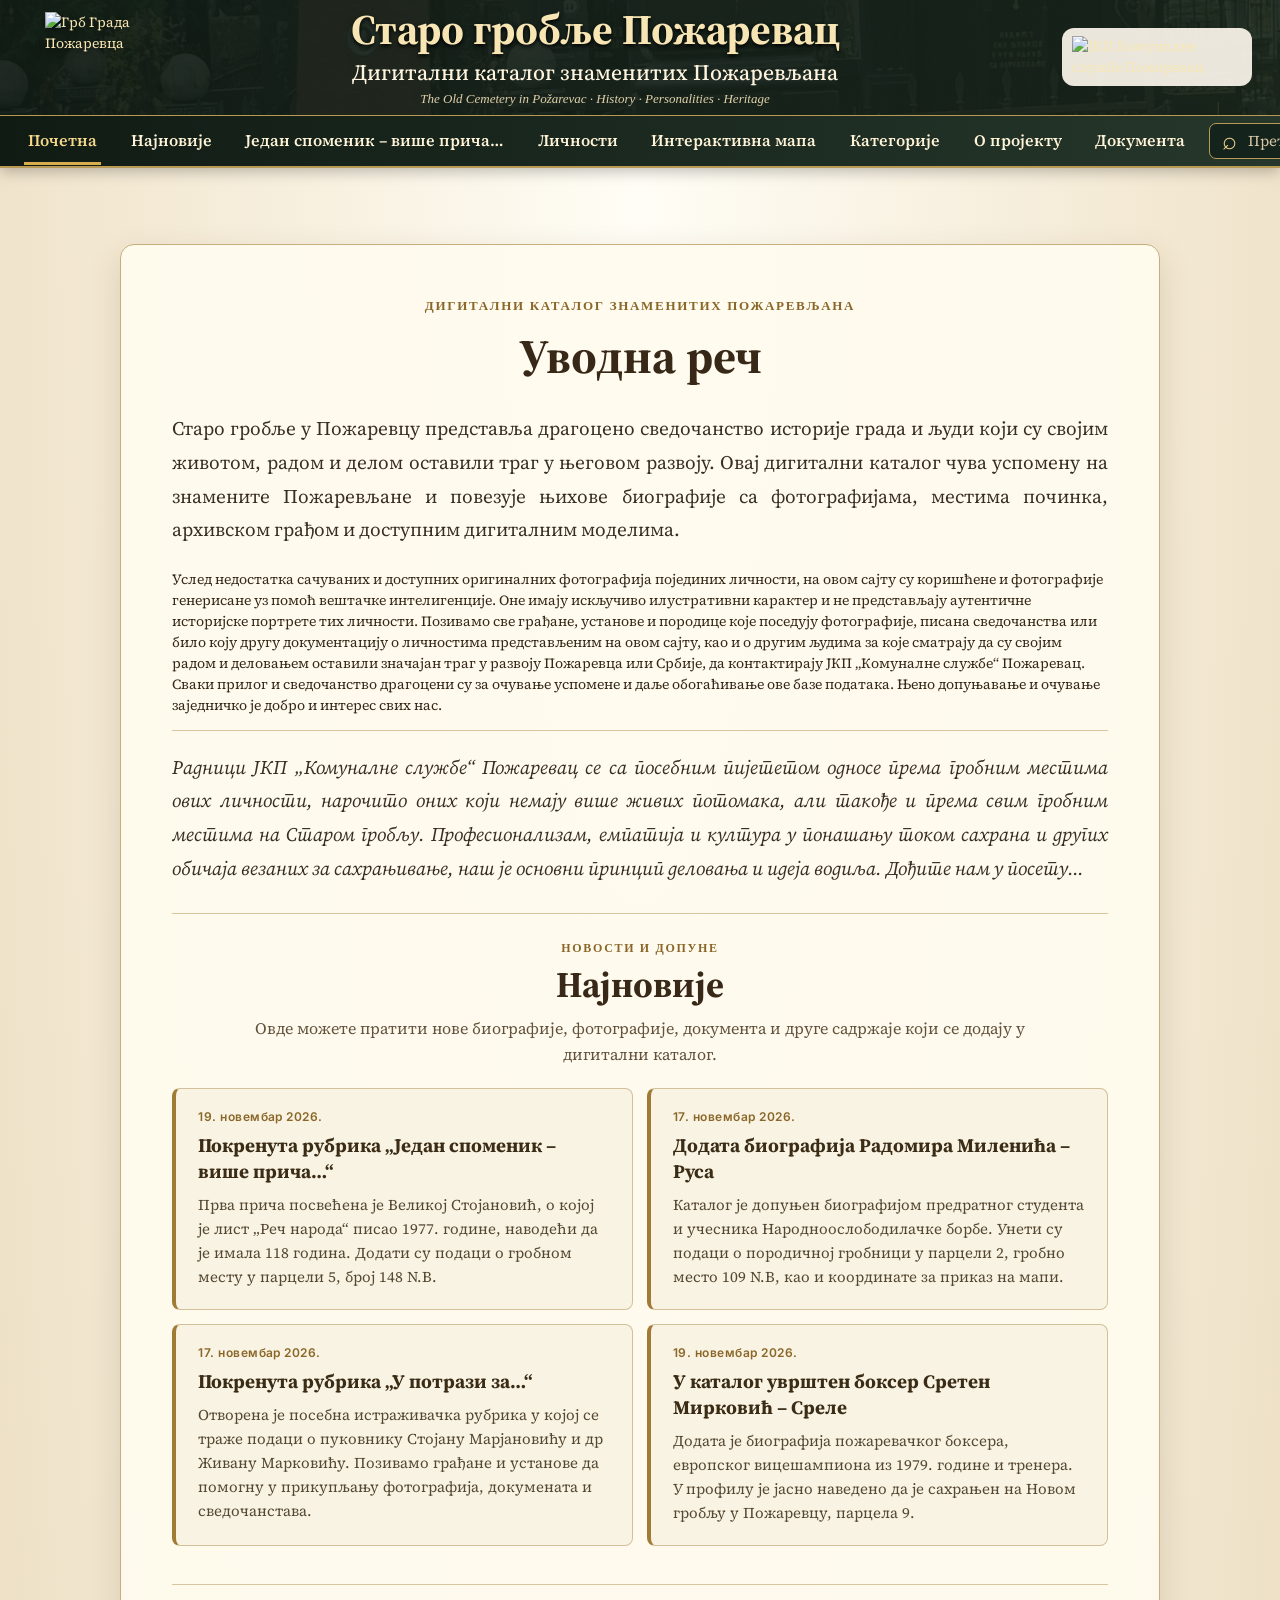
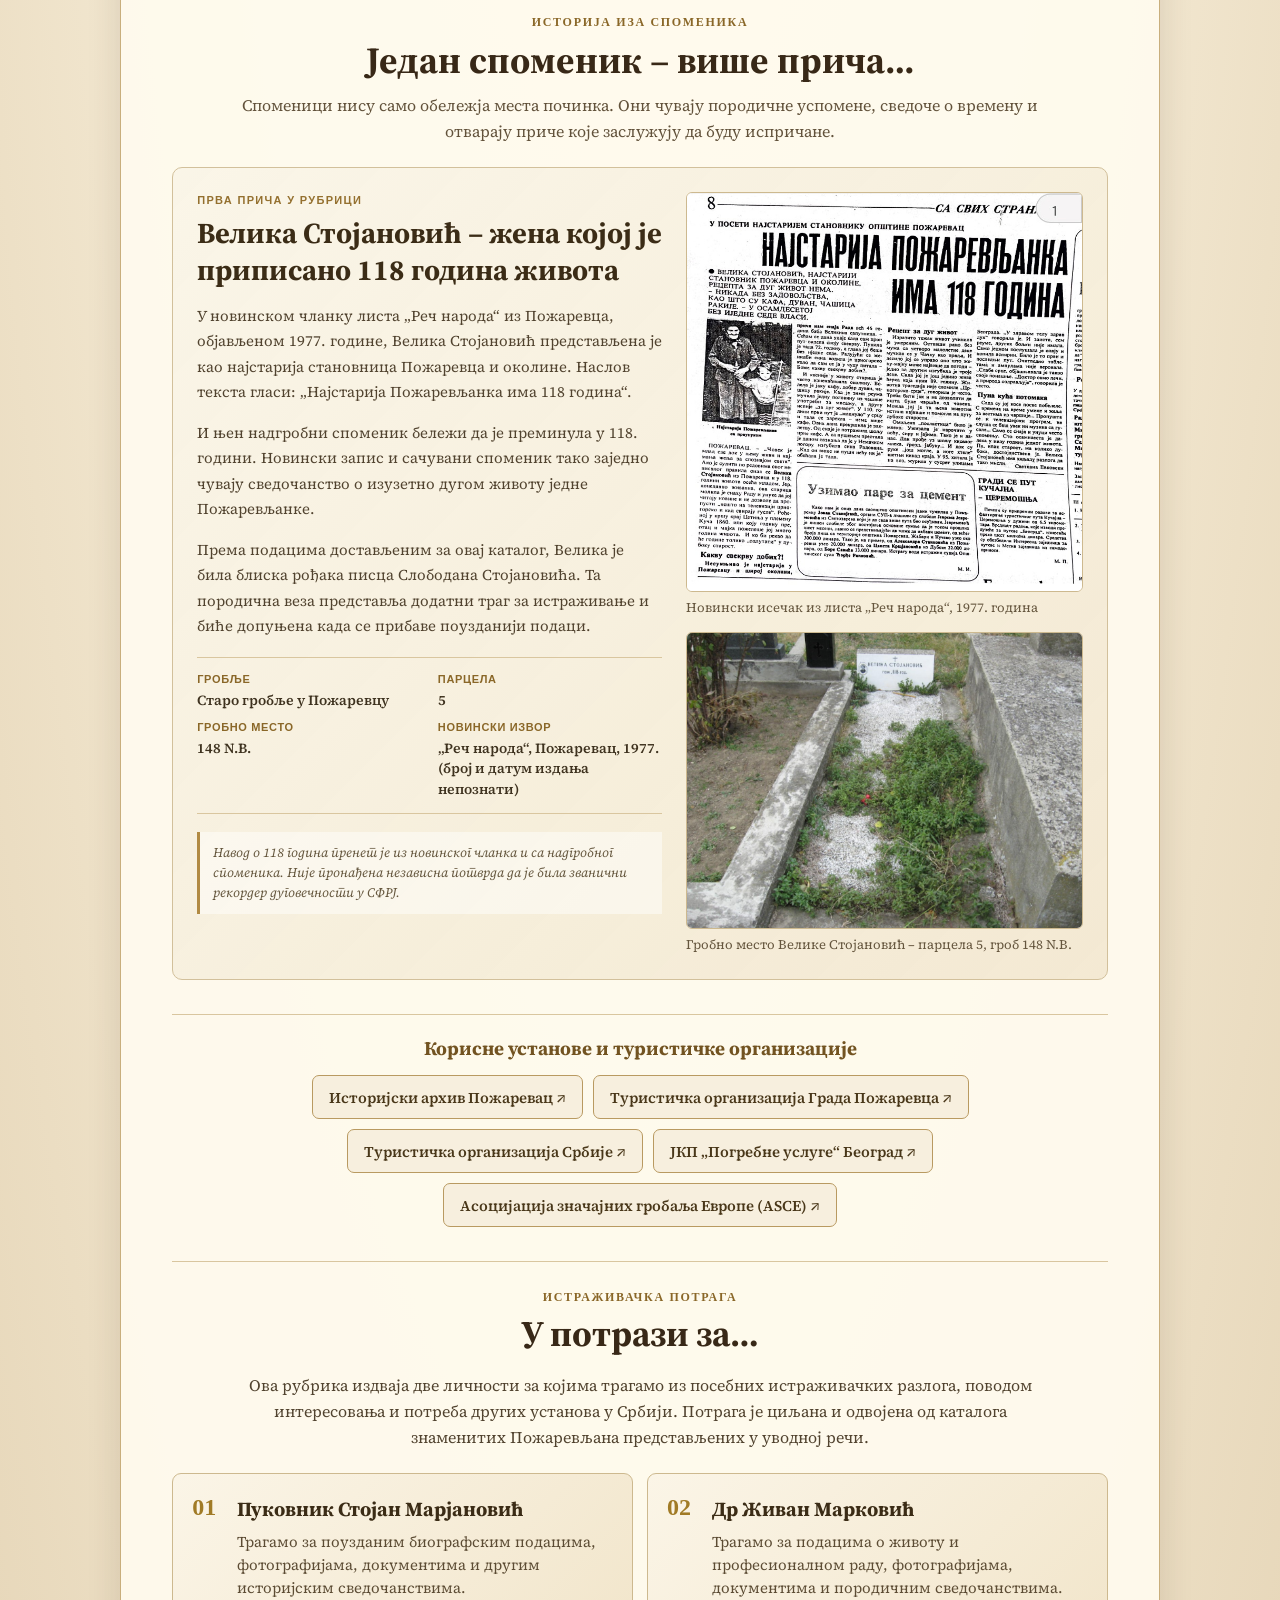
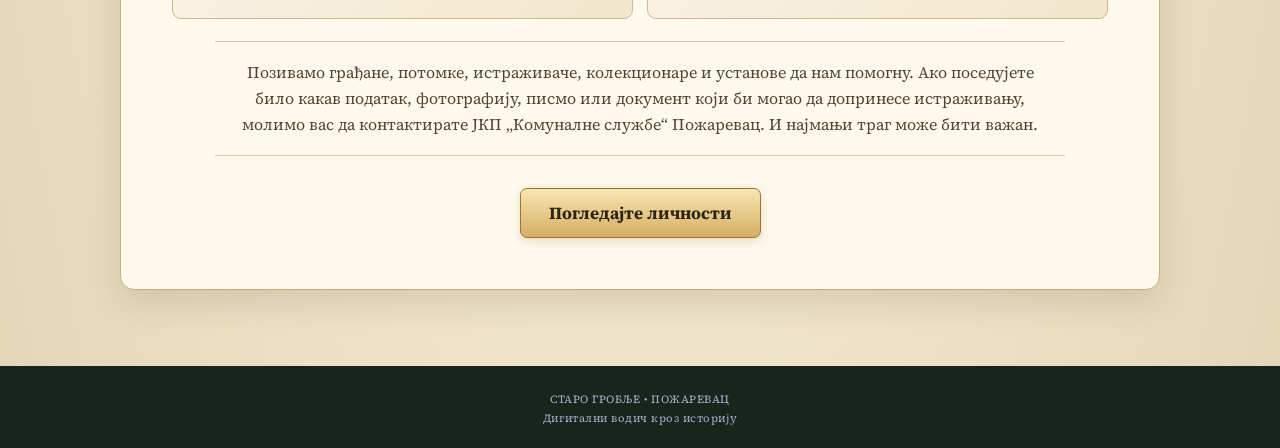
==== commit bce4347d: "Fix Velika Stojanovic grave photo path" ====
--- a/index.html
+++ b/index.html
@@ -56,7 +56,7 @@
     </div>
     <div class="monument-feature-images">
      <figure><a href="assets/spomenici/velika-stojanovic-clanak.jpg" target="_blank" rel="noopener"><img src="assets/spomenici/velika-stojanovic-clanak.jpg" alt="Novinski članak iz lista Reč naroda iz 1977. godine o Velikoj Stojanović" loading="lazy"></a><figcaption data-i18n="velikaCaptionNews">Новински исечак из листа „Реч народа“, 1977. година</figcaption></figure>
-     <figure><a href="assets/spomenici/velika-stojanovic-grob.jpg" target="_blank" rel="noopener"><img src="assets/spomenici/velika-stojanovic-grob.jpg" alt="Nadgrobni spomenik Velike Stojanović na Starom groblju u Požarevcu" loading="lazy"></a><figcaption data-i18n="velikaCaptionGrave">Гробно место Велике Стојановић – парцела 5, гроб 148 N.B.</figcaption></figure>
+     <figure><a href="assets/spomenici/Velika Stojanović.jpg" target="_blank" rel="noopener"><img src="assets/spomenici/Velika Stojanović.jpg" alt="Nadgrobni spomenik Velike Stojanović na Starom groblju u Požarevcu" loading="lazy"></a><figcaption data-i18n="velikaCaptionGrave">Гробно место Велике Стојановић – парцела 5, гроб 148 N.B.</figcaption></figure>
     </div>
    </article>
   </section>
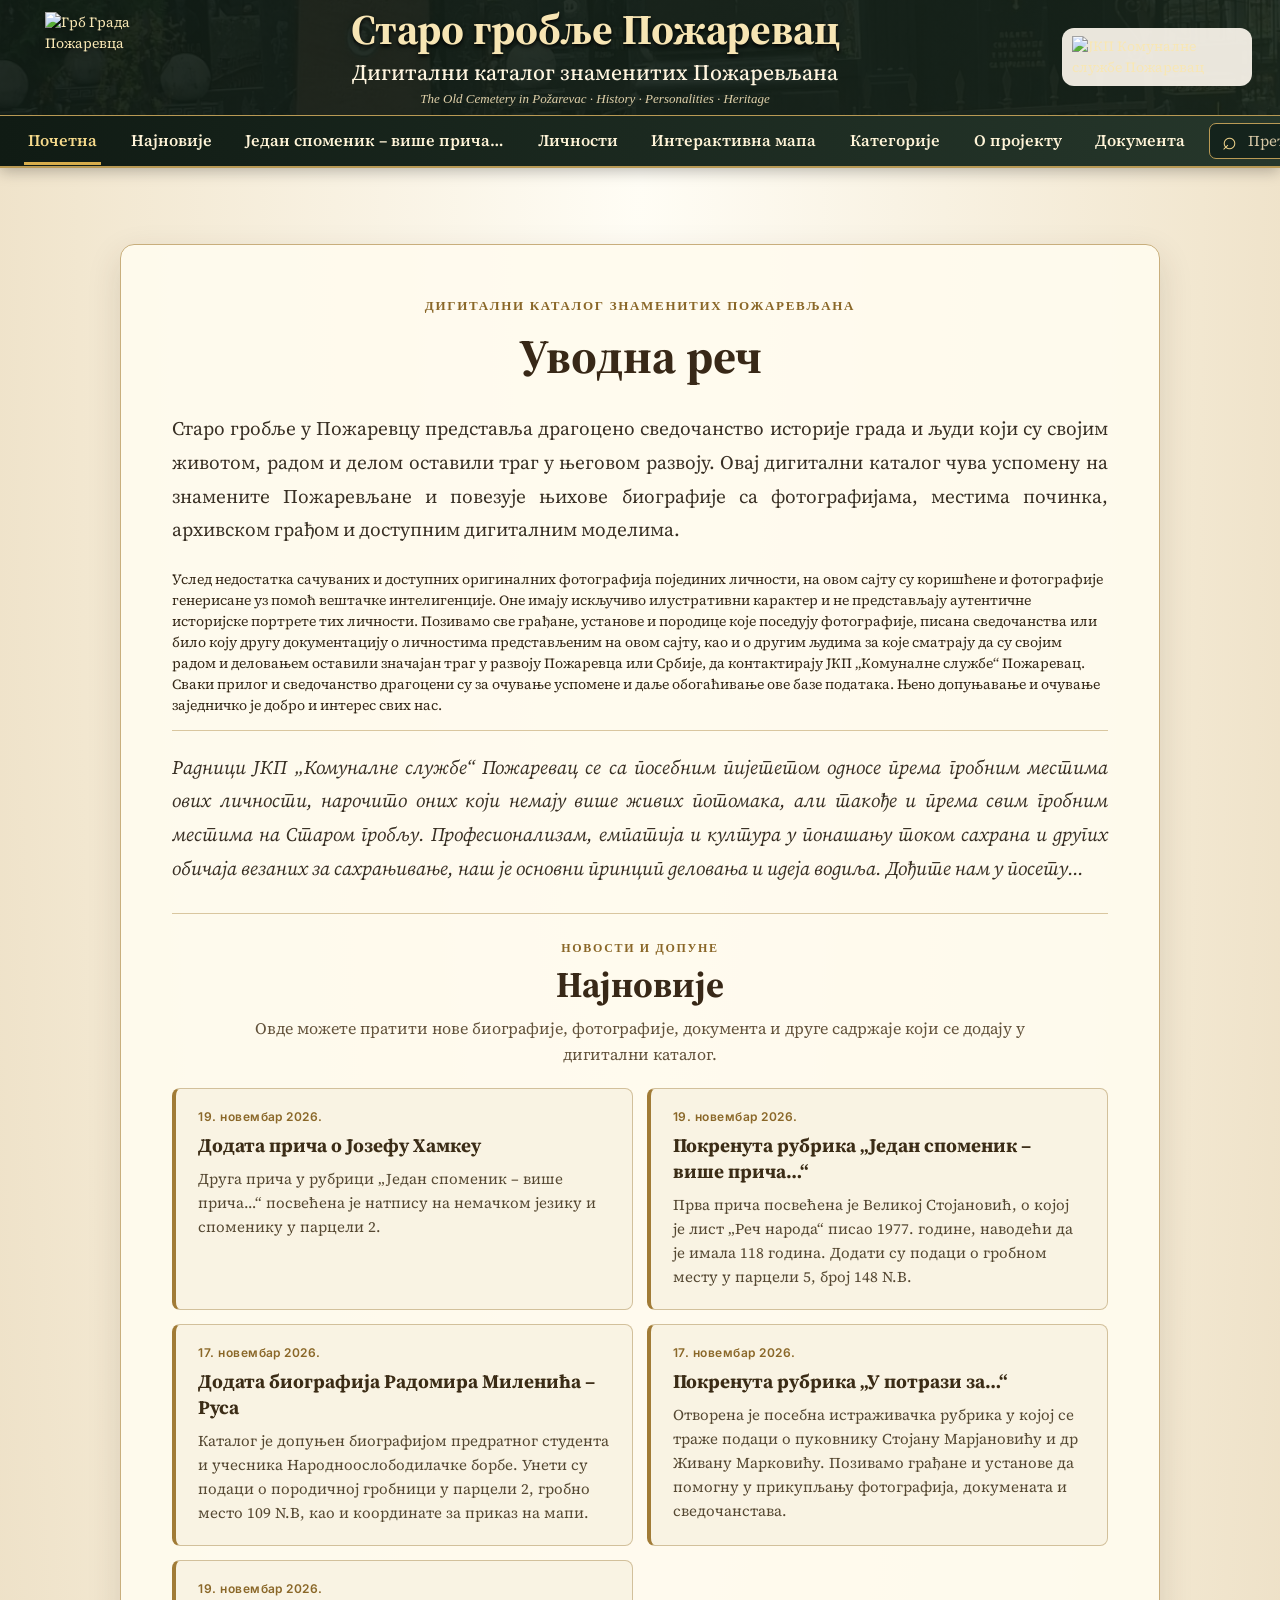
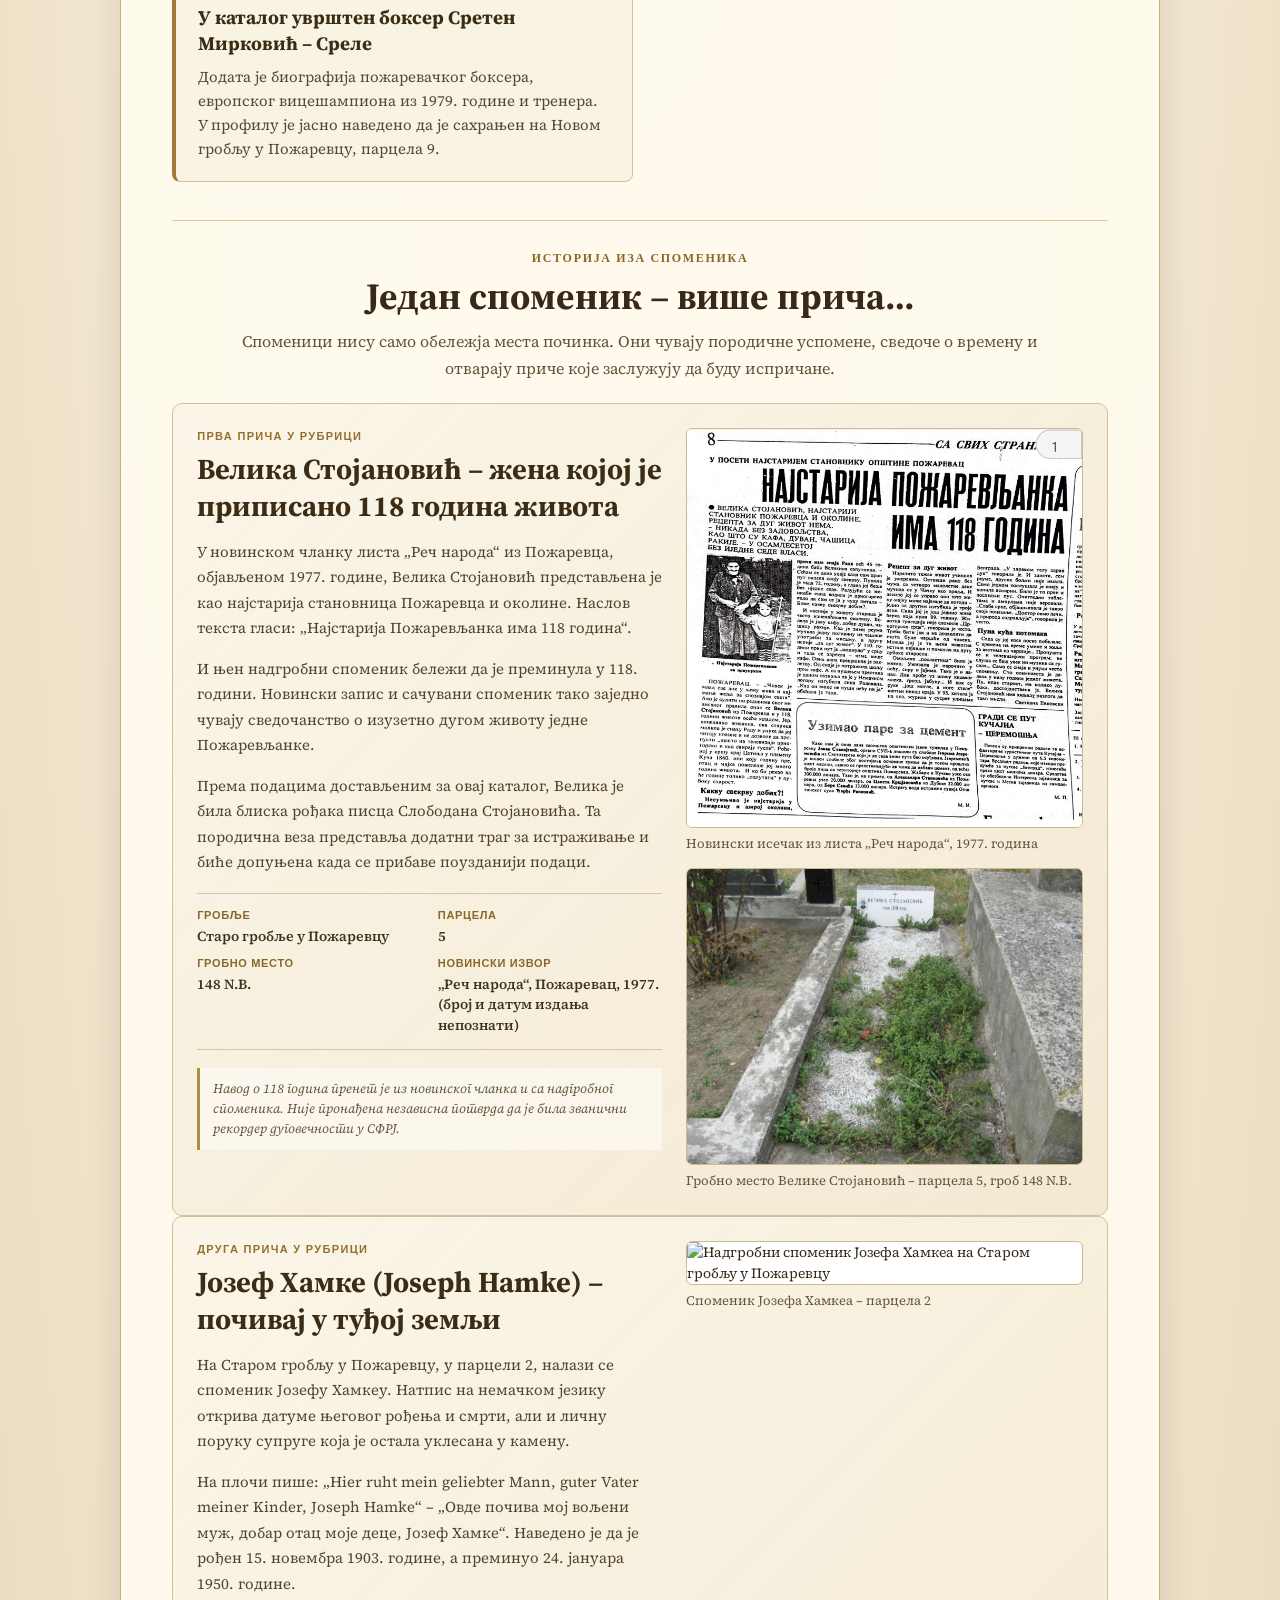
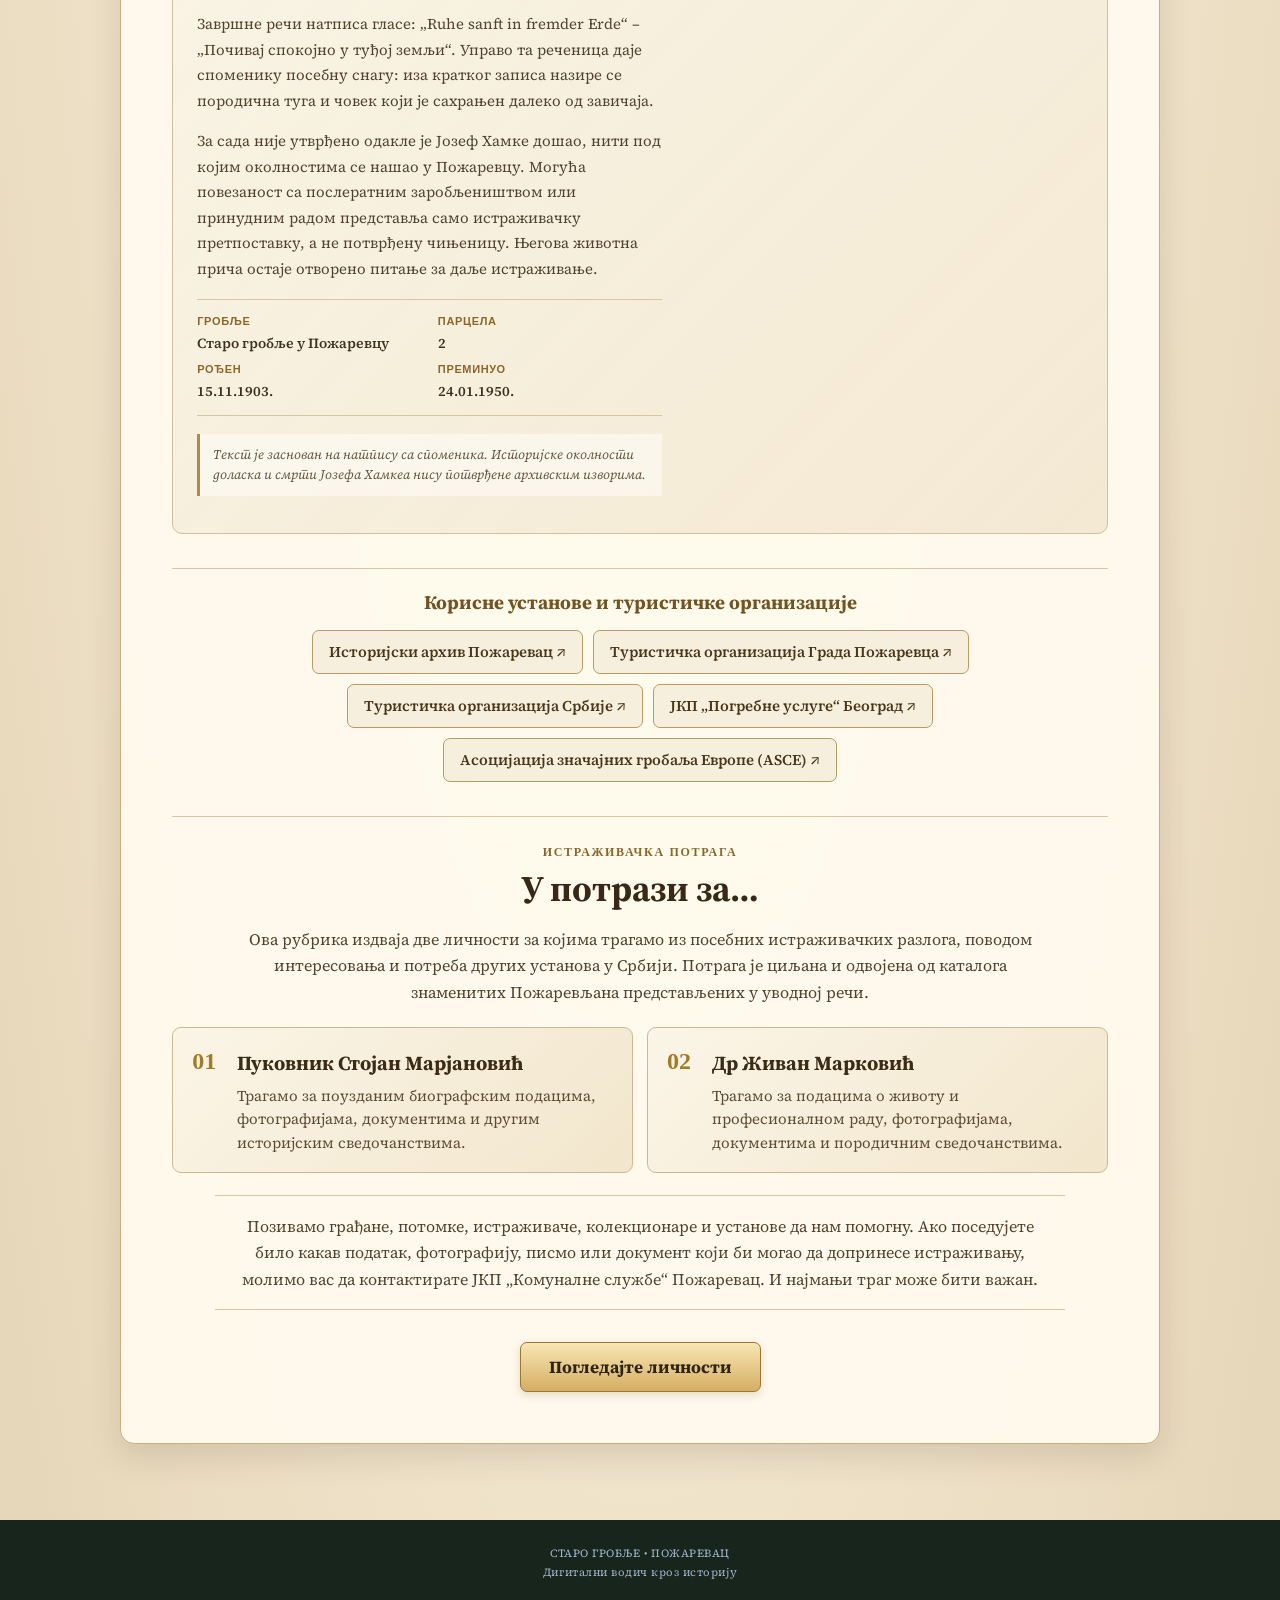
==== commit cd32032f: "Add Joseph Hamke monument story" ====
--- a/index.html
+++ b/index.html
@@ -35,7 +35,7 @@
   <section class="latest-section" id="najnovije">
    <div class="latest-heading"><p class="latest-eyebrow" data-i18n="latestEyebrow">НОВОСТИ И ДОПУНЕ</p><h3 data-i18n="latestTitle">Најновије</h3><p data-i18n="latestIntro">Овде можете пратити нове биографије, фотографије, документа и друге садржаје који се додају у дигитални каталог.</p></div>
    <div class="latest-items">
-    <article class="latest-item"><time datetime="2026-11-19" data-i18n="latestVelikaDate">19. новембар 2026.</time><h4 data-i18n="latestVelikaTitle">Покренута рубрика „Један споменик – више прича…“</h4><p data-i18n="latestVelikaText">Прва прича посвећена је Великој Стојановић, о којој је лист „Реч народа“ писао 1977. године, наводећи да је имала 118 година. Додати су подаци о гробном месту у парцели 5, број 148 N.B.</p></article>
+    <article class="latest-item"><time datetime="2026-11-19" data-i18n="latestHamkeDate">19. новембар 2026.</time><h4 data-i18n="latestHamkeTitle">Додата прича о Јозефу Хамкеу</h4><p data-i18n="latestHamkeText">Друга прича у рубрици „Један споменик – више прича…“ посвећена је натпису на немачком језику и споменику у парцели 2.</p></article><article class="latest-item"><time datetime="2026-11-19" data-i18n="latestVelikaDate">19. новембар 2026.</time><h4 data-i18n="latestVelikaTitle">Покренута рубрика „Један споменик – више прича…“</h4><p data-i18n="latestVelikaText">Прва прича посвећена је Великој Стојановић, о којој је лист „Реч народа“ писао 1977. године, наводећи да је имала 118 година. Додати су подаци о гробном месту у парцели 5, број 148 N.B.</p></article>
 
     <article class="latest-item"><time datetime="2026-11-17" data-i18n="latestDate">17. новембар 2026.</time><h4 data-i18n="latestRadomirTitle">Додата биографија Радомира Миленића – Руса</h4><p data-i18n="latestRadomirText">Каталог је допуњен биографијом предратног студента и учесника Народноослободилачке борбе. Унети су подаци о породичној гробници у парцели 2, гробно место 109 N.B, као и координате за приказ на мапи.</p></article>
     <article class="latest-item"><time datetime="2026-11-17" data-i18n="latestSearchDate">17. новембар 2026.</time><h4 data-i18n="latestSearchTitle">Покренута рубрика „У потрази за…“</h4><p data-i18n="latestSearchText">Отворена је посебна истраживачка рубрика у којој се траже подаци о пуковнику Стојану Марјановићу и др Живану Марковићу. Позивамо грађане и установе да помогну у прикупљању фотографија, докумената и сведочанстава.</p></article>
@@ -57,6 +57,22 @@
     <div class="monument-feature-images">
      <figure><a href="assets/spomenici/velika-stojanovic-clanak.jpg" target="_blank" rel="noopener"><img src="assets/spomenici/velika-stojanovic-clanak.jpg" alt="Novinski članak iz lista Reč naroda iz 1977. godine o Velikoj Stojanović" loading="lazy"></a><figcaption data-i18n="velikaCaptionNews">Новински исечак из листа „Реч народа“, 1977. година</figcaption></figure>
      <figure><a href="assets/spomenici/Velika Stojanović.jpg" target="_blank" rel="noopener"><img src="assets/spomenici/Velika Stojanović.jpg" alt="Nadgrobni spomenik Velike Stojanović na Starom groblju u Požarevcu" loading="lazy"></a><figcaption data-i18n="velikaCaptionGrave">Гробно место Велике Стојановић – парцела 5, гроб 148 N.B.</figcaption></figure>
+    </div>
+   </article>
+
+   <article class="monument-feature">
+    <div class="monument-feature-copy">
+     <p class="monument-kicker" data-i18n="hamkeKicker">ДРУГА ПРИЧА У РУБРИЦИ</p>
+     <h4 data-i18n="hamkeTitle">Јозеф Хамке (Joseph Hamke) – почивај у туђој земљи</h4>
+     <p data-i18n="hamkeP1">На Старом гробљу у Пожаревцу, у парцели 2, налази се споменик Јозефу Хамкеу. Натпис на немачком језику открива датуме његовог рођења и смрти, али и личну поруку супруге која је остала уклесана у камену.</p>
+     <p data-i18n="hamkeP2">На плочи пише: „Hier ruht mein geliebter Mann, guter Vater meiner Kinder, Joseph Hamke“ – „Овде почива мој вољени муж, добар отац моје деце, Јозеф Хамке“. Наведено је да је рођен 15. новембра 1903. године, а преминуо 24. јануара 1950. године.</p>
+     <p data-i18n="hamkeP3">Завршне речи натписа гласе: „Ruhe sanft in fremder Erde“ – „Почивај спокојно у туђој земљи“. Управо та реченица даје споменику посебну снагу: иза кратког записа назире се породична туга и човек који је сахрањен далеко од завичаја.</p>
+     <p data-i18n="hamkeP4">За сада није утврђено одакле је Јозеф Хамке дошао, нити под којим околностима се нашао у Пожаревцу. Могућа повезаност са послератним заробљеништвом или принудним радом представља само истраживачку претпоставку, а не потврђену чињеницу. Његова животна прича остаје отворено питање за даље истраживање.</p>
+     <dl class="monument-facts"><div><dt data-i18n="hamkeCemetery">Гробље</dt><dd data-i18n="hamkeCemeteryValue">Старо гробље у Пожаревцу</dd></div><div><dt data-i18n="hamkePlot">Парцела</dt><dd>2</dd></div><div><dt data-i18n="hamkeBirth">Рођен</dt><dd>15.11.1903.</dd></div><div><dt data-i18n="hamkeDeath">Преминуо</dt><dd>24.01.1950.</dd></div></dl>
+     <p class="monument-source-note" data-i18n="hamkeNote">Текст је заснован на натпису са споменика. Историјске околности доласка и смрти Јозефа Хамкеа нису потврђене архивским изворима.</p>
+    </div>
+    <div class="monument-feature-images">
+     <figure><a href="assets/spomenici/joseph-hamke.jpg" target="_blank" rel="noopener"><img src="assets/spomenici/joseph-hamke.jpg" alt="Надгробни споменик Јозефа Хамкеа на Старом гробљу у Пожаревцу" loading="lazy"></a><figcaption data-i18n="hamkeCaption">Споменик Јозефа Хамкеа – парцела 2</figcaption></figure>
     </div>
    </article>
   </section>
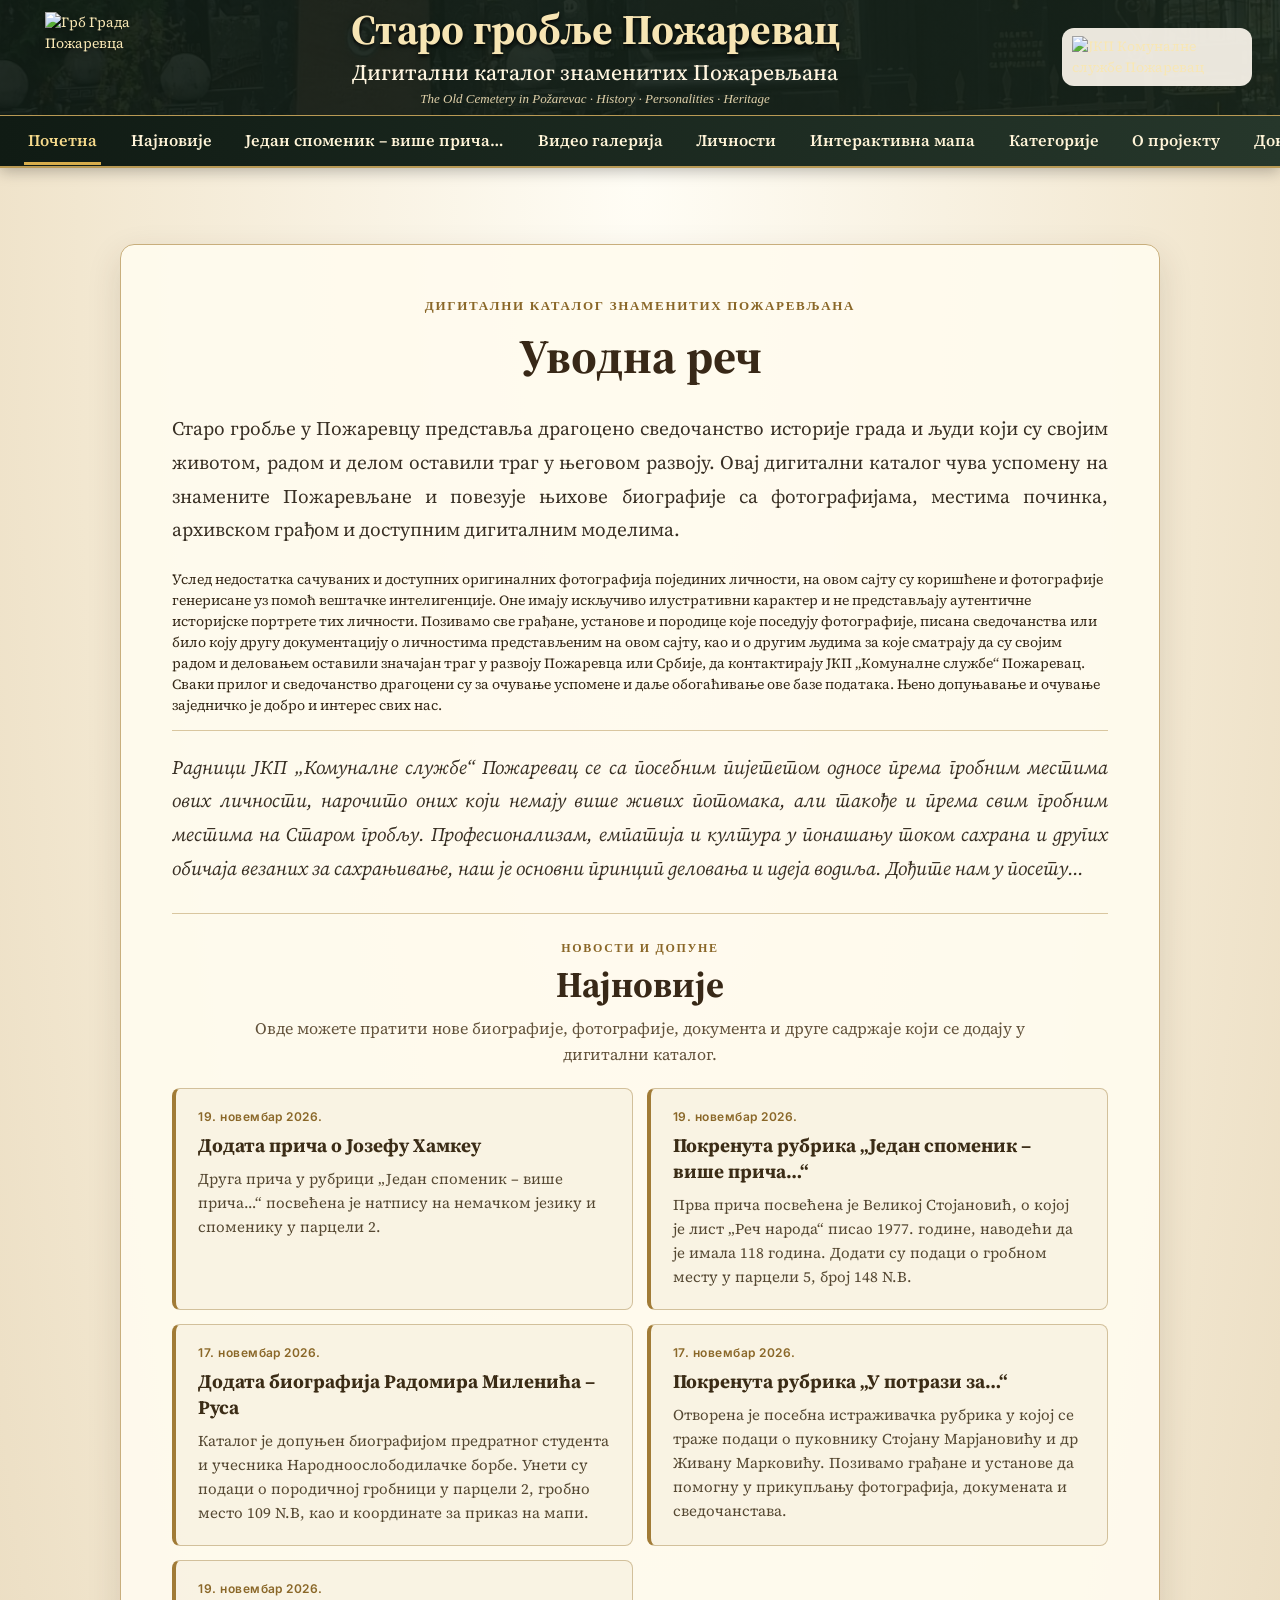
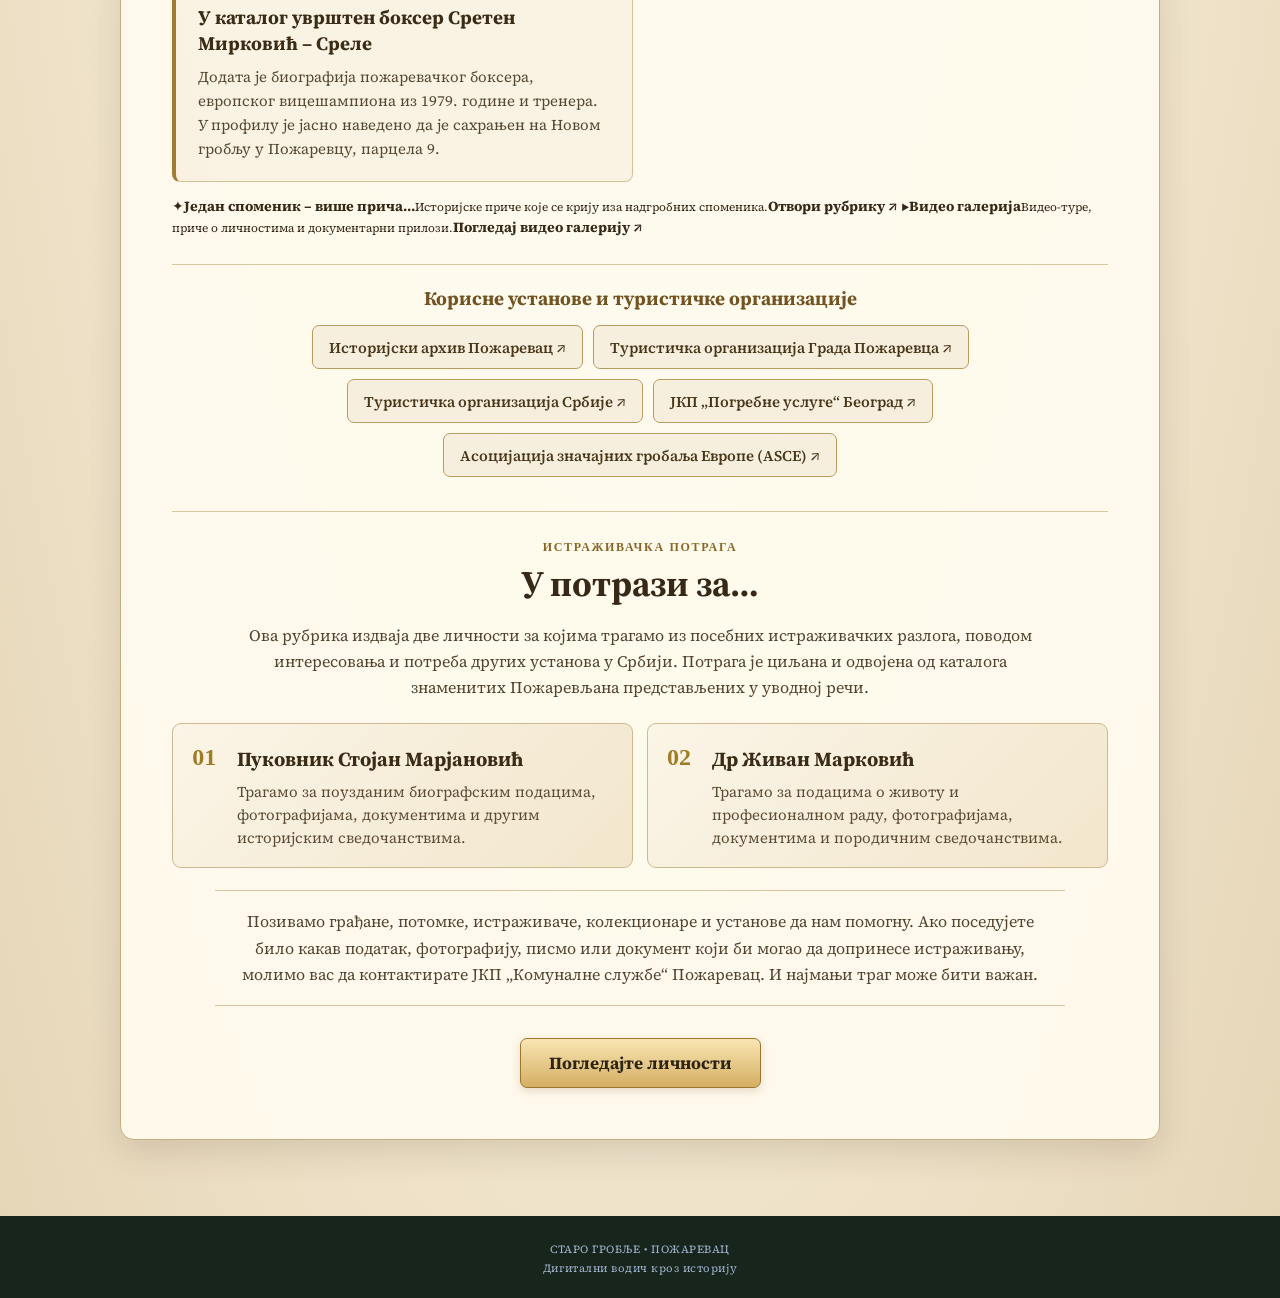
==== commit db1338cd: "Move monument stories to dedicated pages and add video navigation" ====
--- a/index.html
+++ b/index.html
@@ -9,7 +9,7 @@
 <link rel="preconnect" href="https://fonts.googleapis.com"><link rel="preconnect" href="https://fonts.gstatic.com" crossorigin>
 <link href="https://fonts.googleapis.com/css2?family=Source+Serif+4:wght@400;500;600;700&family=Inter:wght@400;500;600;700&display=swap" rel="stylesheet">
 
-<link rel="stylesheet" href="styles.css?v=20261119-monument">
+<link rel="stylesheet" href="styles.css?v=20261120-pages">
 
 </head>
 <body>
@@ -21,7 +21,7 @@
  </div>
  <div class="header-navigation">
   <button class="menu-toggle" id="menuToggle" aria-label="Отвори мени">☰</button>
-  <nav id="mainNav"><a href="#uvod" class="nav-active" data-i18n="navHome">Почетна</a><a href="#najnovije" data-i18n="navLatest">Најновије</a><a href="#jedan-spomenik" data-i18n="navMonuments">Један споменик – више прича…</a><a href="#licnosti" data-i18n="navPeople">Личности</a><a href="#mapa" data-i18n="navMap">Интерактивна мапа</a><a href="#kategorije" data-i18n="navCategories">Категорије</a><a href="#o-projektu" data-i18n="navAbout">О пројекту</a><a href="#preuzimanje" data-i18n="navDownload">Документа</a></nav>
+  <nav id="mainNav"><a href="#uvod" class="nav-active" data-i18n="navHome">Почетна</a><a href="#najnovije" data-i18n="navLatest">Најновије</a><a href="jedan-spomenik.html" data-i18n="navMonuments">Један споменик – више прича…</a><a href="video-galerija.html" data-i18n="navVideos">Видео галерија</a><a href="#licnosti" data-i18n="navPeople">Личности</a><a href="#mapa" data-i18n="navMap">Интерактивна мапа</a><a href="#kategorije" data-i18n="navCategories">Категорије</a><a href="#o-projektu" data-i18n="navAbout">О пројекту</a><a href="#preuzimanje" data-i18n="navDownload">Документа</a></nav>
   <div class="header-tools"><label class="search-box"><span>⌕</span><input id="searchInput" type="search" placeholder="Претрага по имену..." autocomplete="off"></label><button class="lang active" data-lang="cir">Ћир</button><button class="lang" data-lang="lat">Lat</button><button class="lang" data-lang="en">EN</button></div>
  </div>
 </header>
@@ -42,39 +42,9 @@
     <article class="latest-item"><time datetime="2026-11-19" data-i18n="latestSretenDate">19. новембар 2026.</time><h4 data-i18n="latestSretenTitle">У каталог уврштен боксер Сретен Мирковић – Среле</h4><p data-i18n="latestSretenText">Додата је биографија пожаревачког боксера, европског вицешампиона из 1979. године и тренера. У профилу је јасно наведено да је сахрањен на Новом гробљу у Пожаревцу, парцела 9.</p></article>
    </div>
   </section>
-  <section class="monument-stories" id="jedan-spomenik">
-   <div class="monument-stories-heading"><p class="monument-eyebrow" data-i18n="monumentEyebrow">ИСТОРИЈА ИЗА СПОМЕНИКА</p><h3 data-i18n="monumentTitle">Један споменик – више прича…</h3><p data-i18n="monumentIntro">Споменици нису само обележја места починка. Они чувају породичне успомене, сведоче о времену и отварају приче које заслужују да буду испричане.</p></div>
-   <article class="monument-feature">
-    <div class="monument-feature-copy">
-     <p class="monument-kicker" data-i18n="velikaKicker">ПРВА ПРИЧА У РУБРИЦИ</p>
-     <h4 data-i18n="velikaTitle">Велика Стојановић – жена којој је приписано 118 година живота</h4>
-     <p data-i18n="velikaP1">У новинском чланку листа „Реч народа“ из Пожаревца, објављеном 1977. године, Велика Стојановић представљена је као најстарија становница Пожаревца и околине. Наслов текста гласи: „Најстарија Пожаревљанка има 118 година“.</p>
-     <p data-i18n="velikaP2">И њен надгробни споменик бележи да је преминула у 118. години. Новински запис и сачувани споменик тако заједно чувају сведочанство о изузетно дугом животу једне Пожаревљанке.</p>
-     <p data-i18n="velikaP3">Према подацима достављеним за овај каталог, Велика је била блиска рођака писца Слободана Стојановића. Та породична веза представља додатни траг за истраживање и биће допуњена када се прибаве поузданији подаци.</p>
-     <dl class="monument-facts"><div><dt data-i18n="velikaCemetery">Гробље</dt><dd data-i18n="velikaCemeteryValue">Старо гробље у Пожаревцу</dd></div><div><dt data-i18n="velikaPlot">Парцела</dt><dd>5</dd></div><div><dt data-i18n="velikaGrave">Гробно место</dt><dd>148 N.B.</dd></div><div><dt data-i18n="velikaSource">Новински извор</dt><dd data-i18n="velikaSourceValue">„Реч народа“, Пожаревац, 1977. (број и датум издања непознати)</dd></div></dl>
-     <p class="monument-source-note" data-i18n="velikaNote">Навод о 118 година пренет је из новинског чланка и са надгробног споменика. Није пронађена независна потврда да је била званични рекордер дуговечности у СФРЈ.</p>
-    </div>
-    <div class="monument-feature-images">
-     <figure><a href="assets/spomenici/velika-stojanovic-clanak.jpg" target="_blank" rel="noopener"><img src="assets/spomenici/velika-stojanovic-clanak.jpg" alt="Novinski članak iz lista Reč naroda iz 1977. godine o Velikoj Stojanović" loading="lazy"></a><figcaption data-i18n="velikaCaptionNews">Новински исечак из листа „Реч народа“, 1977. година</figcaption></figure>
-     <figure><a href="assets/spomenici/Velika Stojanović.jpg" target="_blank" rel="noopener"><img src="assets/spomenici/Velika Stojanović.jpg" alt="Nadgrobni spomenik Velike Stojanović na Starom groblju u Požarevcu" loading="lazy"></a><figcaption data-i18n="velikaCaptionGrave">Гробно место Велике Стојановић – парцела 5, гроб 148 N.B.</figcaption></figure>
-    </div>
-   </article>
-
-   <article class="monument-feature">
-    <div class="monument-feature-copy">
-     <p class="monument-kicker" data-i18n="hamkeKicker">ДРУГА ПРИЧА У РУБРИЦИ</p>
-     <h4 data-i18n="hamkeTitle">Јозеф Хамке (Joseph Hamke) – почивај у туђој земљи</h4>
-     <p data-i18n="hamkeP1">На Старом гробљу у Пожаревцу, у парцели 2, налази се споменик Јозефу Хамкеу. Натпис на немачком језику открива датуме његовог рођења и смрти, али и личну поруку супруге која је остала уклесана у камену.</p>
-     <p data-i18n="hamkeP2">На плочи пише: „Hier ruht mein geliebter Mann, guter Vater meiner Kinder, Joseph Hamke“ – „Овде почива мој вољени муж, добар отац моје деце, Јозеф Хамке“. Наведено је да је рођен 15. новембра 1903. године, а преминуо 24. јануара 1950. године.</p>
-     <p data-i18n="hamkeP3">Завршне речи натписа гласе: „Ruhe sanft in fremder Erde“ – „Почивај спокојно у туђој земљи“. Управо та реченица даје споменику посебну снагу: иза кратког записа назире се породична туга и човек који је сахрањен далеко од завичаја.</p>
-     <p data-i18n="hamkeP4">За сада није утврђено одакле је Јозеф Хамке дошао, нити под којим околностима се нашао у Пожаревцу. Могућа повезаност са послератним заробљеништвом или принудним радом представља само истраживачку претпоставку, а не потврђену чињеницу. Његова животна прича остаје отворено питање за даље истраживање.</p>
-     <dl class="monument-facts"><div><dt data-i18n="hamkeCemetery">Гробље</dt><dd data-i18n="hamkeCemeteryValue">Старо гробље у Пожаревцу</dd></div><div><dt data-i18n="hamkePlot">Парцела</dt><dd>2</dd></div><div><dt data-i18n="hamkeBirth">Рођен</dt><dd>15.11.1903.</dd></div><div><dt data-i18n="hamkeDeath">Преминуо</dt><dd>24.01.1950.</dd></div></dl>
-     <p class="monument-source-note" data-i18n="hamkeNote">Текст је заснован на натпису са споменика. Историјске околности доласка и смрти Јозефа Хамкеа нису потврђене архивским изворима.</p>
-    </div>
-    <div class="monument-feature-images">
-     <figure><a href="assets/spomenici/joseph-hamke.jpg" target="_blank" rel="noopener"><img src="assets/spomenici/joseph-hamke.jpg" alt="Надгробни споменик Јозефа Хамкеа на Старом гробљу у Пожаревцу" loading="lazy"></a><figcaption data-i18n="hamkeCaption">Споменик Јозефа Хамкеа – парцела 2</figcaption></figure>
-    </div>
-   </article>
+  <section class="home-feature-links">
+   <a class="home-feature-card" href="jedan-spomenik.html"><span class="home-feature-icon">✦</span><span><strong>Један споменик – више прича…</strong><small>Историјске приче које се крију иза надгробних споменика.</small></span><b>Отвори рубрику ↗</b></a>
+   <a class="home-feature-card video-feature-card" href="video-galerija.html"><span class="home-feature-icon">▶</span><span><strong>Видео галерија</strong><small>Видео-туре, приче о личностима и документарни прилози.</small></span><b>Погледај видео галерију ↗</b></a>
   </section>
   <div class="intro-partners" aria-label="Корисни линкови">
    <h3 data-i18n="introPartnersTitle">Корисне установе и туристичке организације</h3>
@@ -117,5 +87,5 @@
 <footer><span data-i18n="footerBrand">СТАРО ГРОБЉЕ • ПОЖАРЕВАЦ</span> <span data-i18n="tagline">Дигитални водич кроз историју</span></footer>
 
 
-<script src="app.js?v=20261119-monument"></script>
+<script src="app.js?v=20261120-pages"></script>
 </body></html>
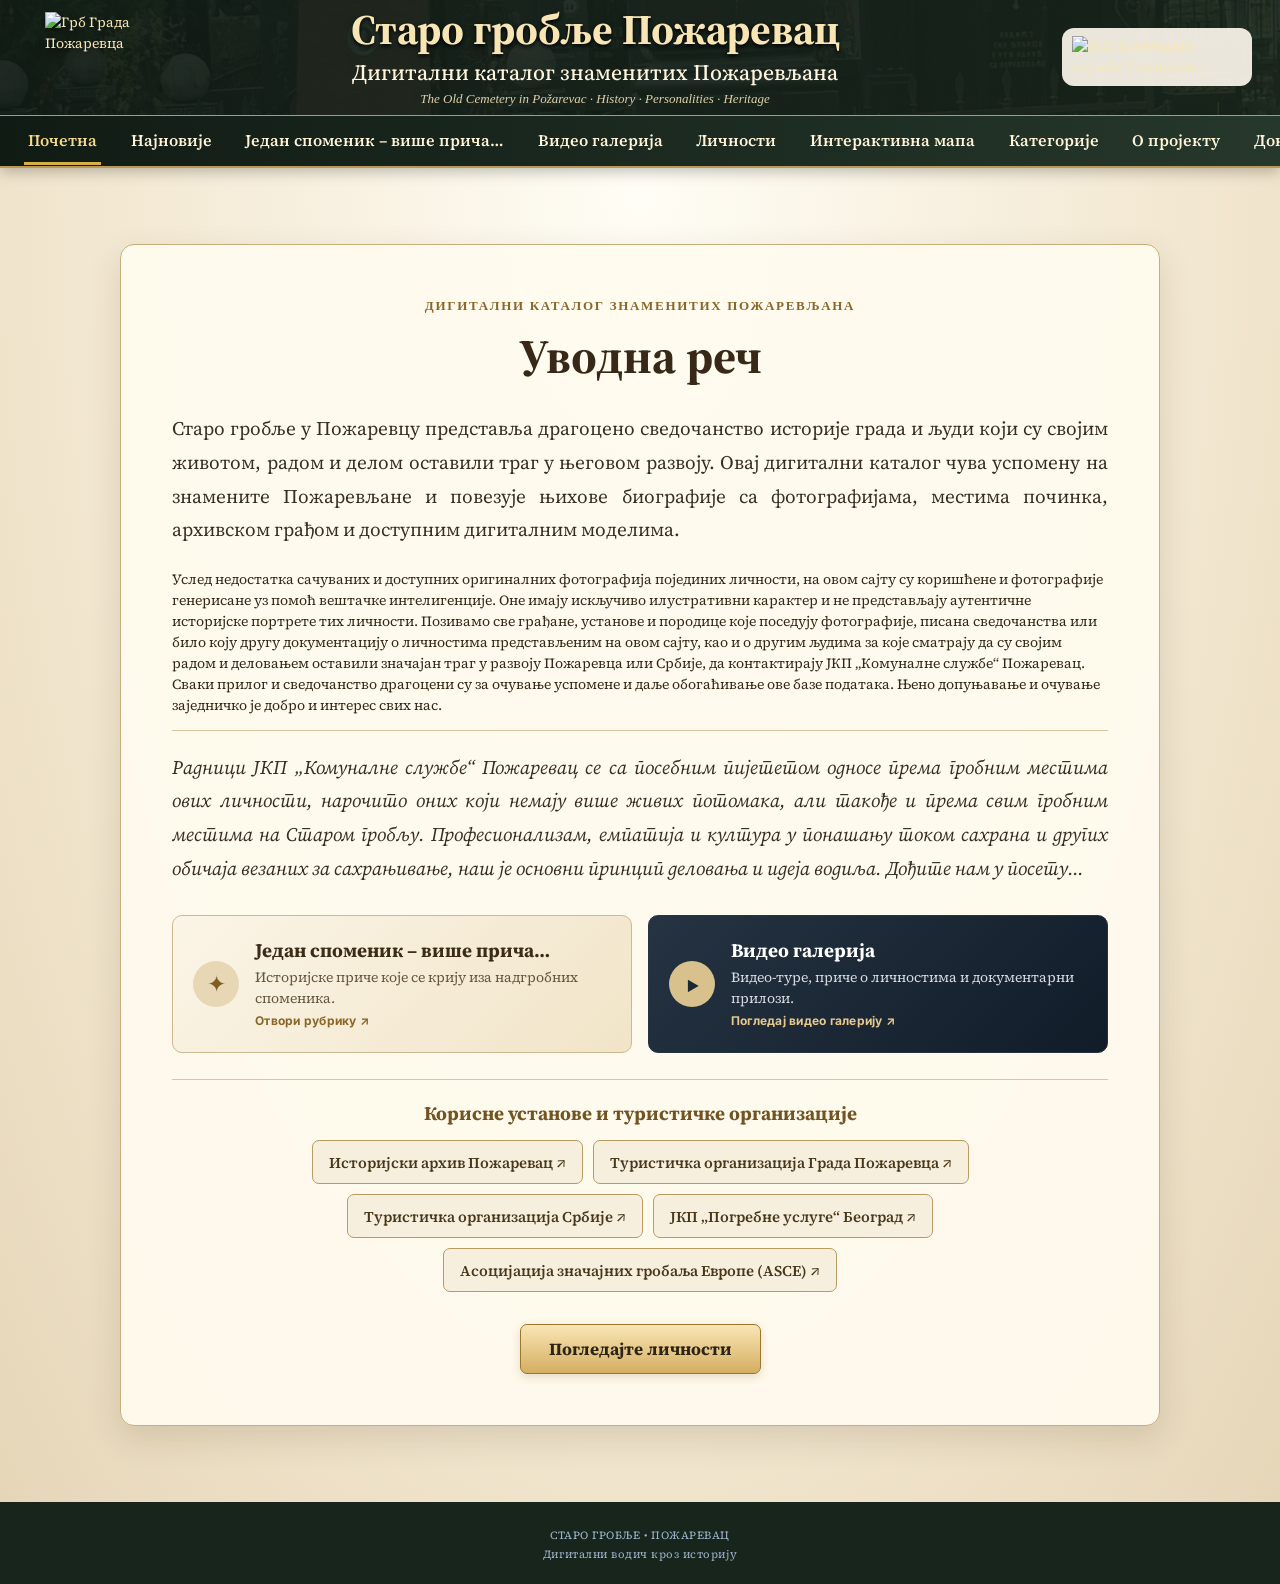
==== commit d0947c80: "Move latest, research, about and downloads into dedicated pages" ====
--- a/index.html
+++ b/index.html
@@ -9,7 +9,7 @@
 <link rel="preconnect" href="https://fonts.googleapis.com"><link rel="preconnect" href="https://fonts.gstatic.com" crossorigin>
 <link href="https://fonts.googleapis.com/css2?family=Source+Serif+4:wght@400;500;600;700&family=Inter:wght@400;500;600;700&display=swap" rel="stylesheet">
 
-<link rel="stylesheet" href="styles.css?v=20261120-pages">
+<link rel="stylesheet" href="styles.css?v=20261120-separate">
 
 </head>
 <body>
@@ -21,7 +21,7 @@
  </div>
  <div class="header-navigation">
   <button class="menu-toggle" id="menuToggle" aria-label="Отвори мени">☰</button>
-  <nav id="mainNav"><a href="#uvod" class="nav-active" data-i18n="navHome">Почетна</a><a href="#najnovije" data-i18n="navLatest">Најновије</a><a href="jedan-spomenik.html" data-i18n="navMonuments">Један споменик – више прича…</a><a href="video-galerija.html" data-i18n="navVideos">Видео галерија</a><a href="#licnosti" data-i18n="navPeople">Личности</a><a href="#mapa" data-i18n="navMap">Интерактивна мапа</a><a href="#kategorije" data-i18n="navCategories">Категорије</a><a href="#o-projektu" data-i18n="navAbout">О пројекту</a><a href="#preuzimanje" data-i18n="navDownload">Документа</a></nav>
+  <nav id="mainNav"><a href="#uvod" class="nav-active" data-i18n="navHome">Почетна</a><a href="najnovije.html" data-i18n="navLatest">Најновије</a><a href="jedan-spomenik.html" data-i18n="navMonuments">Један споменик – више прича…</a><a href="video-galerija.html" data-i18n="navVideos">Видео галерија</a><a href="#licnosti" data-i18n="navPeople">Личности</a><a href="#mapa" data-i18n="navMap">Интерактивна мапа</a><a href="index.html#kategorije" data-i18n="navCategories">Категорије</a><a href="o-projektu.html" data-i18n="navAbout">О пројекту</a><a href="dokumenti.html" data-i18n="navDownload">Документа</a></nav>
   <div class="header-tools"><label class="search-box"><span>⌕</span><input id="searchInput" type="search" placeholder="Претрага по имену..." autocomplete="off"></label><button class="lang active" data-lang="cir">Ћир</button><button class="lang" data-lang="lat">Lat</button><button class="lang" data-lang="en">EN</button></div>
  </div>
 </header>
@@ -32,16 +32,6 @@
   <p class="intro-lead" data-i18n="introText">Старо гробље у Пожаревцу представља драгоцено сведочанство историје града и људи који су својим животом, радом и делом оставили траг у његовом развоју. Овај дигитални каталог чува успомену на знамените Пожаревљане и повезује њихове биографије са фотографијама, местима починка, архивском грађом и доступним дигиталним моделима.</p>
   <p class="intro-photo-note" data-i18n="introPhotoNote">Услед недостатка сачуваних и доступних оригиналних фотографија појединих личности, на овом сајту су коришћене и фотографије генерисане уз помоћ вештачке интелигенције. Оне имају искључиво илустративни карактер и не представљају аутентичне историјске портрете тих личности. Позивамо све грађане, установе и породице које поседују фотографије, писана сведочанства или било коју другу документацију о личностима представљеним на овом сајту, као и о другим људима за које сматрају да су својим радом и деловањем оставили значајан траг у развоју Пожаревца или Србије, да контактирају ЈКП „Комуналне службе“ Пожаревац. Сваки прилог и сведочанство драгоцени су за очување успомене и даље обогаћивање ове базе података. Њено допуњавање и очување заједничко је добро и интерес свих нас.</p>
   <p class="intro-care" data-i18n="aboutCareText">Радници ЈКП „Комуналне службе“ Пожаревац се са посебним пијететом односе према гробним местима ових личности, нарочито оних који немају више живих потомака, али такође и према свим гробним местима на Старом гробљу. Професионализам, емпатија и култура у понашању током сахрана и других обичаја везаних за сахрањивање, наш је основни принцип деловања и идеја водиља. Дођите нам у посету...</p>
-  <section class="latest-section" id="najnovije">
-   <div class="latest-heading"><p class="latest-eyebrow" data-i18n="latestEyebrow">НОВОСТИ И ДОПУНЕ</p><h3 data-i18n="latestTitle">Најновије</h3><p data-i18n="latestIntro">Овде можете пратити нове биографије, фотографије, документа и друге садржаје који се додају у дигитални каталог.</p></div>
-   <div class="latest-items">
-    <article class="latest-item"><time datetime="2026-11-19" data-i18n="latestHamkeDate">19. новембар 2026.</time><h4 data-i18n="latestHamkeTitle">Додата прича о Јозефу Хамкеу</h4><p data-i18n="latestHamkeText">Друга прича у рубрици „Један споменик – више прича…“ посвећена је натпису на немачком језику и споменику у парцели 2.</p></article><article class="latest-item"><time datetime="2026-11-19" data-i18n="latestVelikaDate">19. новембар 2026.</time><h4 data-i18n="latestVelikaTitle">Покренута рубрика „Један споменик – више прича…“</h4><p data-i18n="latestVelikaText">Прва прича посвећена је Великој Стојановић, о којој је лист „Реч народа“ писао 1977. године, наводећи да је имала 118 година. Додати су подаци о гробном месту у парцели 5, број 148 N.B.</p></article>
-
-    <article class="latest-item"><time datetime="2026-11-17" data-i18n="latestDate">17. новембар 2026.</time><h4 data-i18n="latestRadomirTitle">Додата биографија Радомира Миленића – Руса</h4><p data-i18n="latestRadomirText">Каталог је допуњен биографијом предратног студента и учесника Народноослободилачке борбе. Унети су подаци о породичној гробници у парцели 2, гробно место 109 N.B, као и координате за приказ на мапи.</p></article>
-    <article class="latest-item"><time datetime="2026-11-17" data-i18n="latestSearchDate">17. новембар 2026.</time><h4 data-i18n="latestSearchTitle">Покренута рубрика „У потрази за…“</h4><p data-i18n="latestSearchText">Отворена је посебна истраживачка рубрика у којој се траже подаци о пуковнику Стојану Марјановићу и др Живану Марковићу. Позивамо грађане и установе да помогну у прикупљању фотографија, докумената и сведочанстава.</p></article>
-    <article class="latest-item"><time datetime="2026-11-19" data-i18n="latestSretenDate">19. новембар 2026.</time><h4 data-i18n="latestSretenTitle">У каталог уврштен боксер Сретен Мирковић – Среле</h4><p data-i18n="latestSretenText">Додата је биографија пожаревачког боксера, европског вицешампиона из 1979. године и тренера. У профилу је јасно наведено да је сахрањен на Новом гробљу у Пожаревцу, парцела 9.</p></article>
-   </div>
-  </section>
   <section class="home-feature-links">
    <a class="home-feature-card" href="jedan-spomenik.html"><span class="home-feature-icon">✦</span><span><strong>Један споменик – више прича…</strong><small>Историјске приче које се крију иза надгробних споменика.</small></span><b>Отвори рубрику ↗</b></a>
    <a class="home-feature-card video-feature-card" href="video-galerija.html"><span class="home-feature-icon">▶</span><span><strong>Видео галерија</strong><small>Видео-туре, приче о личностима и документарни прилози.</small></span><b>Погледај видео галерију ↗</b></a>
@@ -56,15 +46,6 @@
     <a href="https://www.significantcemeteries.org/" target="_blank" rel="noopener noreferrer" data-i18n="introAsceLink">Асоцијација значајних гробаља Европе (ASCE) ↗</a>
    </div>
   </div>
-  <section class="missing-search" id="potraga">
-   <div class="missing-search-heading"><p class="missing-eyebrow" data-i18n="searchEyebrow">ИСТРАЖИВАЧКА ПОТРАГА</p><h3 data-i18n="searchTitle">У потрази за…</h3>
-   <p data-i18n="searchIntro">Ова рубрика издваја две личности за којима трагамо из посебних истраживачких разлога, поводом интересовања и потреба других установа у Србији. Потрага је циљана и одвојена од каталога знаменитих Пожаревљана представљених у уводној речи.</p></div>
-   <div class="missing-search-cards">
-    <article class="missing-person"><span class="missing-number">01</span><h4 data-i18n="searchColonel">Пуковник Стојан Марјановић</h4><p data-i18n="searchColonelText">Трагамо за поузданим биографским подацима, фотографијама, документима и другим историјским сведочанствима.</p></article>
-    <article class="missing-person"><span class="missing-number">02</span><h4 data-i18n="searchDoctor">Др Живан Марковић</h4><p data-i18n="searchDoctorText">Трагамо за подацима о животу и професионалном раду, фотографијама, документима и породичним сведочанствима.</p></article>
-   </div>
-   <p class="missing-call" data-i18n="searchCall">Позивамо грађане, потомке, истраживаче, колекционаре и установе да нам помогну. Ако поседујете било какав податак, фотографију, писмо или документ који би могао да допринесе истраживању, молимо вас да контактирате ЈКП „Комуналне службе“ Пожаревац. И најмањи траг може бити важан.</p>
-  </section>
   <a class="intro-cta" href="#licnosti" data-i18n="introCta">Погледајте личности</a>
  </div>
 </section>
@@ -79,13 +60,10 @@
  <section class="main-content" id="licnosti">
   <article id="profileContent" class="profile-panel"><div class="empty-profile"><h2 data-i18n="choosePerson">Изаберите личност</h2><p data-i18n="choosePersonHelp">Биографија, фотографије и подаци о гробном месту приказаће се овде.</p></div></article>
   <section class="all-map" id="mapa"><h2 data-i18n="mapTitle">Мапа Старог гробља</h2><div id="map" class="map"></div><p class="map-note" data-i18n="mapNote">Приказане су само личности за које су координате гробног места унете у базу.</p></section>
-  <section class="about-panel" id="o-projektu"><h2 data-i18n="aboutTitle">О дигиталном водичу</h2><p data-i18n="aboutText">Дигитални водич повезује биографије, фотографије, гробна места, интерактивну мапу, QR кодове и доступне 3D приказе знаменитих личности сахрањених на Старом гробљу у Пожаревцу.</p>
-  <p class="about-care-text" data-i18n="aboutCareText">Радници ЈКП „Комуналне службе“ Пожаревац се са посебним пијететом односе према гробним местима ових личности, нарочито оних који немају више живих потомака, али такође и према свим гробним местима на Старом гробљу. Професионализам, емпатија и култура у понашању током сахрана и других обичаја везаних за сахрањивање, наш је основни принцип деловања и идеја водиља. Дођите нам у посету...</p></section>
-  <section class="about-panel downloads-panel" id="preuzimanje"><h2 data-i18n="downloadTitle">Преузимање докумената</h2><p data-i18n="downloadIntro">Документи и публикације о Старом гробљу у Пожаревцу.</p><div class="download-list"><article class="download-item"><div><strong data-i18n="docCultureTitle">Старо гробље – непокретни споменик културе (2025)</strong><p data-i18n="docCultureMeta">др Мирољуб Манојловић • PDF</p><a class="download-link" href="miroljub-manojlovic-staro-groblje-2025.pdf.pdf" target="_blank" rel="noopener" data-i18n="docOpen">Отвори / преузми PDF</a></div></article><article class="download-item"><div><strong data-i18n="docPamphletTitle">Познати Пожаревљани – кроз споменике познатих личности</strong><p data-i18n="docPamphletMeta">Памфлет • DOCX</p><a class="download-link" href="flipbook_staro_groblje/index.html" target="_blank" rel="noopener">Отвори дигиталну књигу</a></div></article></div></section>
  </section>
 </main>
 <footer><span data-i18n="footerBrand">СТАРО ГРОБЉЕ • ПОЖАРЕВАЦ</span> <span data-i18n="tagline">Дигитални водич кроз историју</span></footer>
 
 
-<script src="app.js?v=20261120-pages"></script>
+<script src="app.js?v=20261120-separate"></script>
 </body></html>
--- a/styles.css
+++ b/styles.css
@@ -151,3 +151,35 @@
 .monument-source-note{padding:11px 13px;border-left:3px solid #b18a43;background:rgba(255,255,255,.45);color:#66583f;font:italic 13px/1.55 "Source Serif 4",Georgia,serif}
 .monument-feature-images{display:grid;gap:15px}.monument-feature-images figure{margin:0}.monument-feature-images a{display:block}.monument-feature-images img{display:block;width:100%;height:auto;max-height:430px;object-fit:contain;border:1px solid #cdb98f;border-radius:6px;background:#fff}.monument-feature-images figcaption{margin-top:6px;color:#65563e;font:13px/1.5 "Source Serif 4",Georgia,serif}
 @media(max-width:760px){.monument-feature{grid-template-columns:1fr;padding:17px}.monument-stories-heading{text-align:left}.monument-stories-heading>p:last-child{font-size:15px}.monument-facts{grid-template-columns:1fr 1fr}.monument-feature-images img{max-height:360px}}
+
+
+/* Homepage feature links to dedicated editorial sections */
+.home-feature-links{display:grid;grid-template-columns:1fr 1fr;gap:16px;margin:30px 0 12px}
+.home-feature-card{display:grid;grid-template-columns:48px 1fr;gap:4px 14px;align-items:center;padding:22px 20px;border:1px solid #cdb98f;border-radius:10px;background:linear-gradient(135deg,#fbf5e7,#f1e4c8);color:#3b2c16;text-decoration:none;transition:transform .2s,box-shadow .2s}
+.home-feature-card:hover{transform:translateY(-2px);box-shadow:0 8px 22px rgba(55,42,20,.12)}
+.home-feature-icon{grid-row:span 2;display:grid;place-items:center;width:46px;height:46px;border-radius:50%;background:#e7d7b5;color:#805d22;font-size:23px}
+.home-feature-card strong{display:block;font:700 19px/1.3 "Source Serif 4",Georgia,serif}
+.home-feature-card small{display:block;margin-top:4px;color:#65563e;font:14px/1.5 "Source Serif 4",Georgia,serif}
+.home-feature-card>b{grid-column:2;color:#8a6728;font:700 12px/1.4 Inter,Arial,sans-serif;letter-spacing:.02em}
+.video-feature-card{background:linear-gradient(135deg,#253342,#111c29);border-color:#253342;color:#fff}
+.video-feature-card .home-feature-icon{background:#d9c18e;color:#1b2834}
+.video-feature-card small{color:#d7dce2}.video-feature-card>b{color:#e5c98e}
+.section-page{max-width:1180px;margin:0 auto;padding:32px 24px 64px}
+.section-page-heading{text-align:center;max-width:850px;margin:10px auto 30px}
+.section-page-eyebrow{color:#98732f;font:700 12px/1.5 Inter,Arial,sans-serif;letter-spacing:.14em}
+.section-page-heading h2{margin:8px 0 12px;color:#382817;font:700 clamp(30px,4vw,46px)/1.15 "Source Serif 4",Georgia,serif}
+.section-page-heading p{color:#62523b;font:17px/1.65 "Source Serif 4",Georgia,serif}
+.section-page .monument-feature{margin:22px 0}
+.video-hero{display:grid;grid-template-columns:1.2fr .8fr;gap:26px;align-items:center;padding:24px;border-radius:14px;background:linear-gradient(120deg,#172635,#263b4b);color:#fff}
+.video-hero-art{position:relative;min-height:300px;border-radius:10px;overflow:hidden;background:#101923}
+.video-hero-art img{width:100%;height:100%;min-height:300px;object-fit:cover;opacity:.78}
+.video-hero-play{position:absolute;inset:0;display:grid;place-items:center;color:white;font-size:64px;text-shadow:0 3px 20px #000}
+.video-hero-copy h2{font:700 clamp(28px,3vw,40px)/1.15 "Source Serif 4",Georgia,serif;margin:0 0 12px}
+.video-hero-copy p{color:#e1e6ea;font:16px/1.65 "Source Serif 4",Georgia,serif}
+.video-coming-soon{display:inline-block;margin-top:10px;padding:8px 12px;border:1px solid #d6bd88;border-radius:20px;color:#f0d8a8;font:600 12px Inter,Arial,sans-serif}
+.video-category-grid{display:grid;grid-template-columns:repeat(2,minmax(0,1fr));gap:16px;margin:28px 0}
+.video-category{padding:22px;border:1px solid #d2c09b;border-radius:10px;background:#faf5e9}
+.video-category h3{margin:0 0 8px;color:#3b2c16;font:700 21px "Source Serif 4",Georgia,serif}
+.video-category p{margin:0;color:#62523b;font:15px/1.6 "Source Serif 4",Georgia,serif}
+.video-empty{margin:22px 0;padding:28px;text-align:center;border:1px dashed #bda77c;border-radius:10px;color:#65563e;background:rgba(250,245,233,.6)}
+@media(max-width:700px){.home-feature-links,.video-hero,.video-category-grid{grid-template-columns:1fr}.home-feature-card{padding:18px}.section-page{padding:22px 15px 44px}.section-page-heading{text-align:left}.video-hero{padding:16px}.video-hero-art,.video-hero-art img{min-height:210px}}
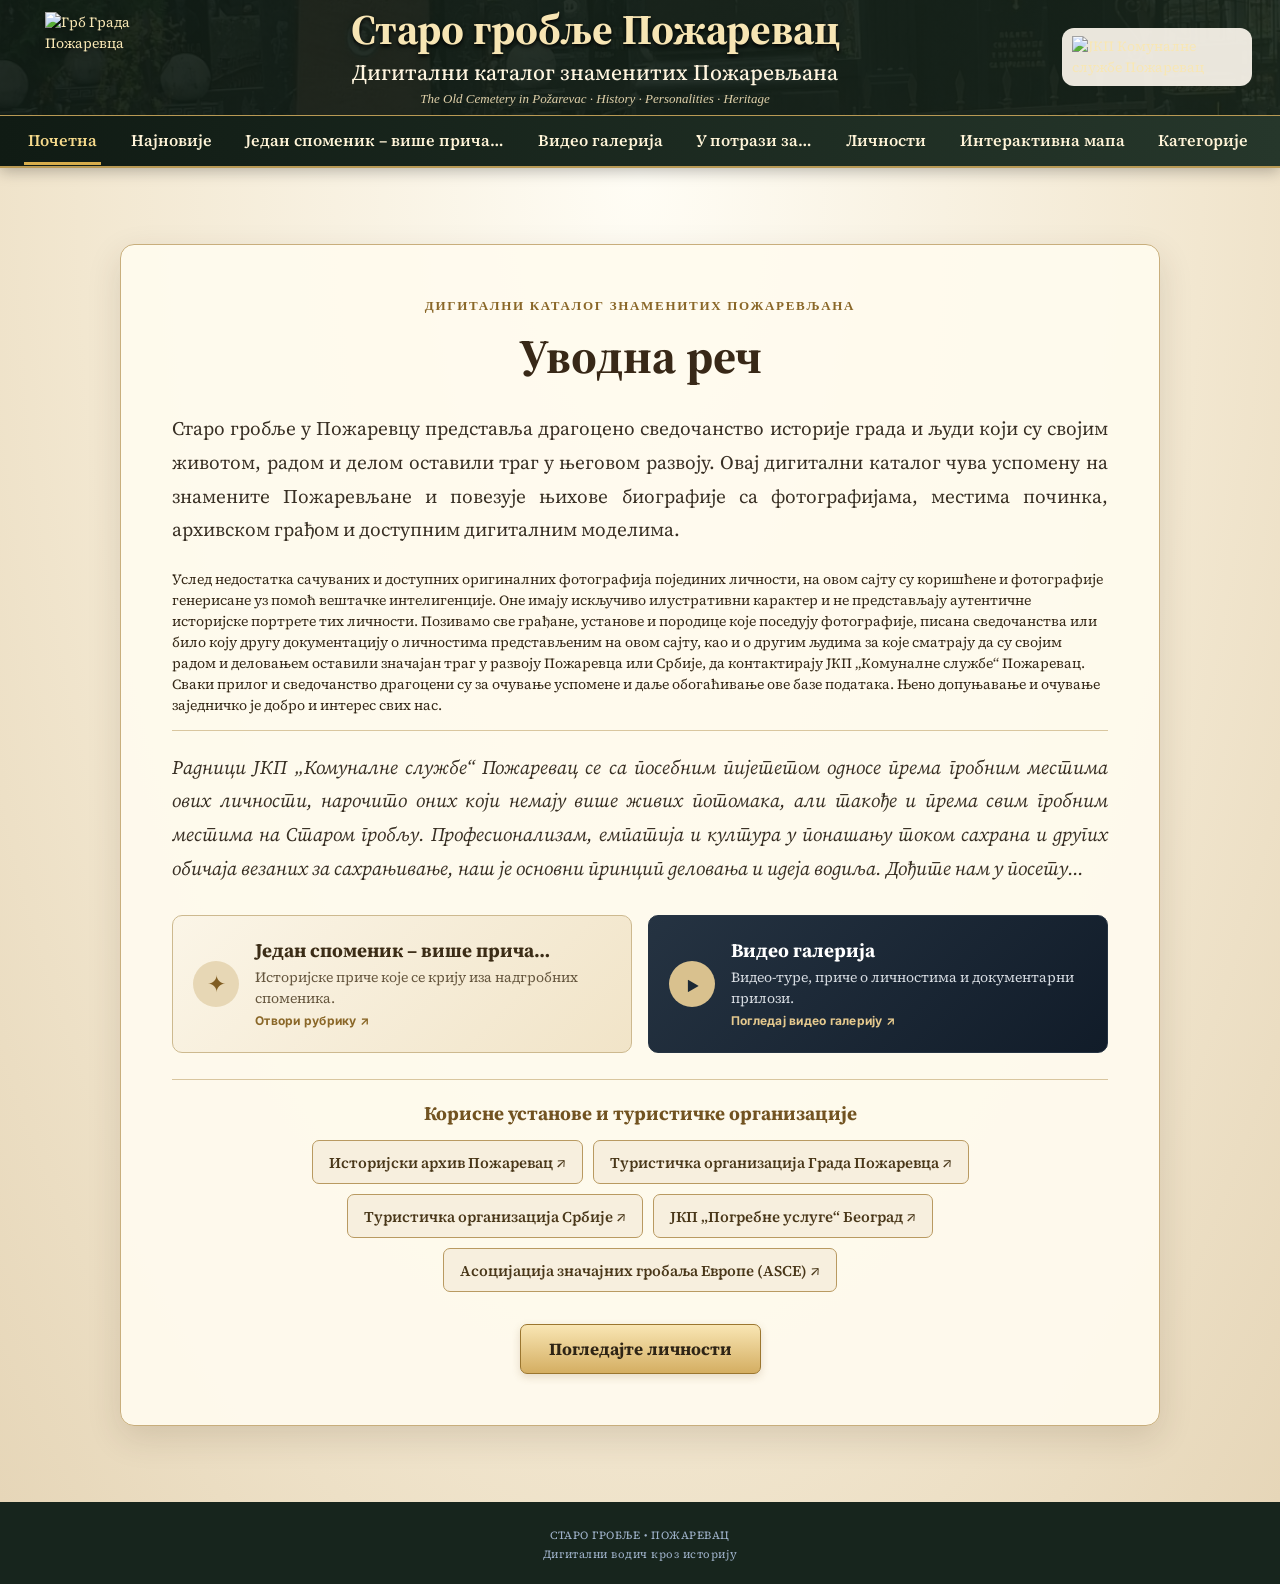
==== commit 2b147992: "Restore extracted section content and complete navigation" ====
--- a/index.html
+++ b/index.html
@@ -21,7 +21,7 @@
  </div>
  <div class="header-navigation">
   <button class="menu-toggle" id="menuToggle" aria-label="Отвори мени">☰</button>
-  <nav id="mainNav"><a href="#uvod" class="nav-active" data-i18n="navHome">Почетна</a><a href="najnovije.html" data-i18n="navLatest">Најновије</a><a href="jedan-spomenik.html" data-i18n="navMonuments">Један споменик – више прича…</a><a href="video-galerija.html" data-i18n="navVideos">Видео галерија</a><a href="#licnosti" data-i18n="navPeople">Личности</a><a href="#mapa" data-i18n="navMap">Интерактивна мапа</a><a href="index.html#kategorije" data-i18n="navCategories">Категорије</a><a href="o-projektu.html" data-i18n="navAbout">О пројекту</a><a href="dokumenti.html" data-i18n="navDownload">Документа</a></nav>
+  <nav id="mainNav"><a href="#uvod" class="nav-active" data-i18n="navHome">Почетна</a><a href="najnovije.html" data-i18n="navLatest">Најновије</a><a href="jedan-spomenik.html" data-i18n="navMonuments">Један споменик – више прича…</a><a href="video-galerija.html" data-i18n="navVideos">Видео галерија</a><a href="u-potrazi-za.html">У потрази за…</a><a href="#licnosti" data-i18n="navPeople">Личности</a><a href="#mapa" data-i18n="navMap">Интерактивна мапа</a><a href="index.html#kategorije" data-i18n="navCategories">Категорије</a><a href="o-projektu.html" data-i18n="navAbout">О пројекту</a><a href="dokumenti.html" data-i18n="navDownload">Документа</a></nav>
   <div class="header-tools"><label class="search-box"><span>⌕</span><input id="searchInput" type="search" placeholder="Претрага по имену..." autocomplete="off"></label><button class="lang active" data-lang="cir">Ћир</button><button class="lang" data-lang="lat">Lat</button><button class="lang" data-lang="en">EN</button></div>
  </div>
 </header>
@@ -65,5 +65,5 @@
 <footer><span data-i18n="footerBrand">СТАРО ГРОБЉЕ • ПОЖАРЕВАЦ</span> <span data-i18n="tagline">Дигитални водич кроз историју</span></footer>
 
 
-<script src="app.js?v=20261120-separate"></script>
+<script src="app.js?v=20261120-navfix"></script>
 </body></html>
